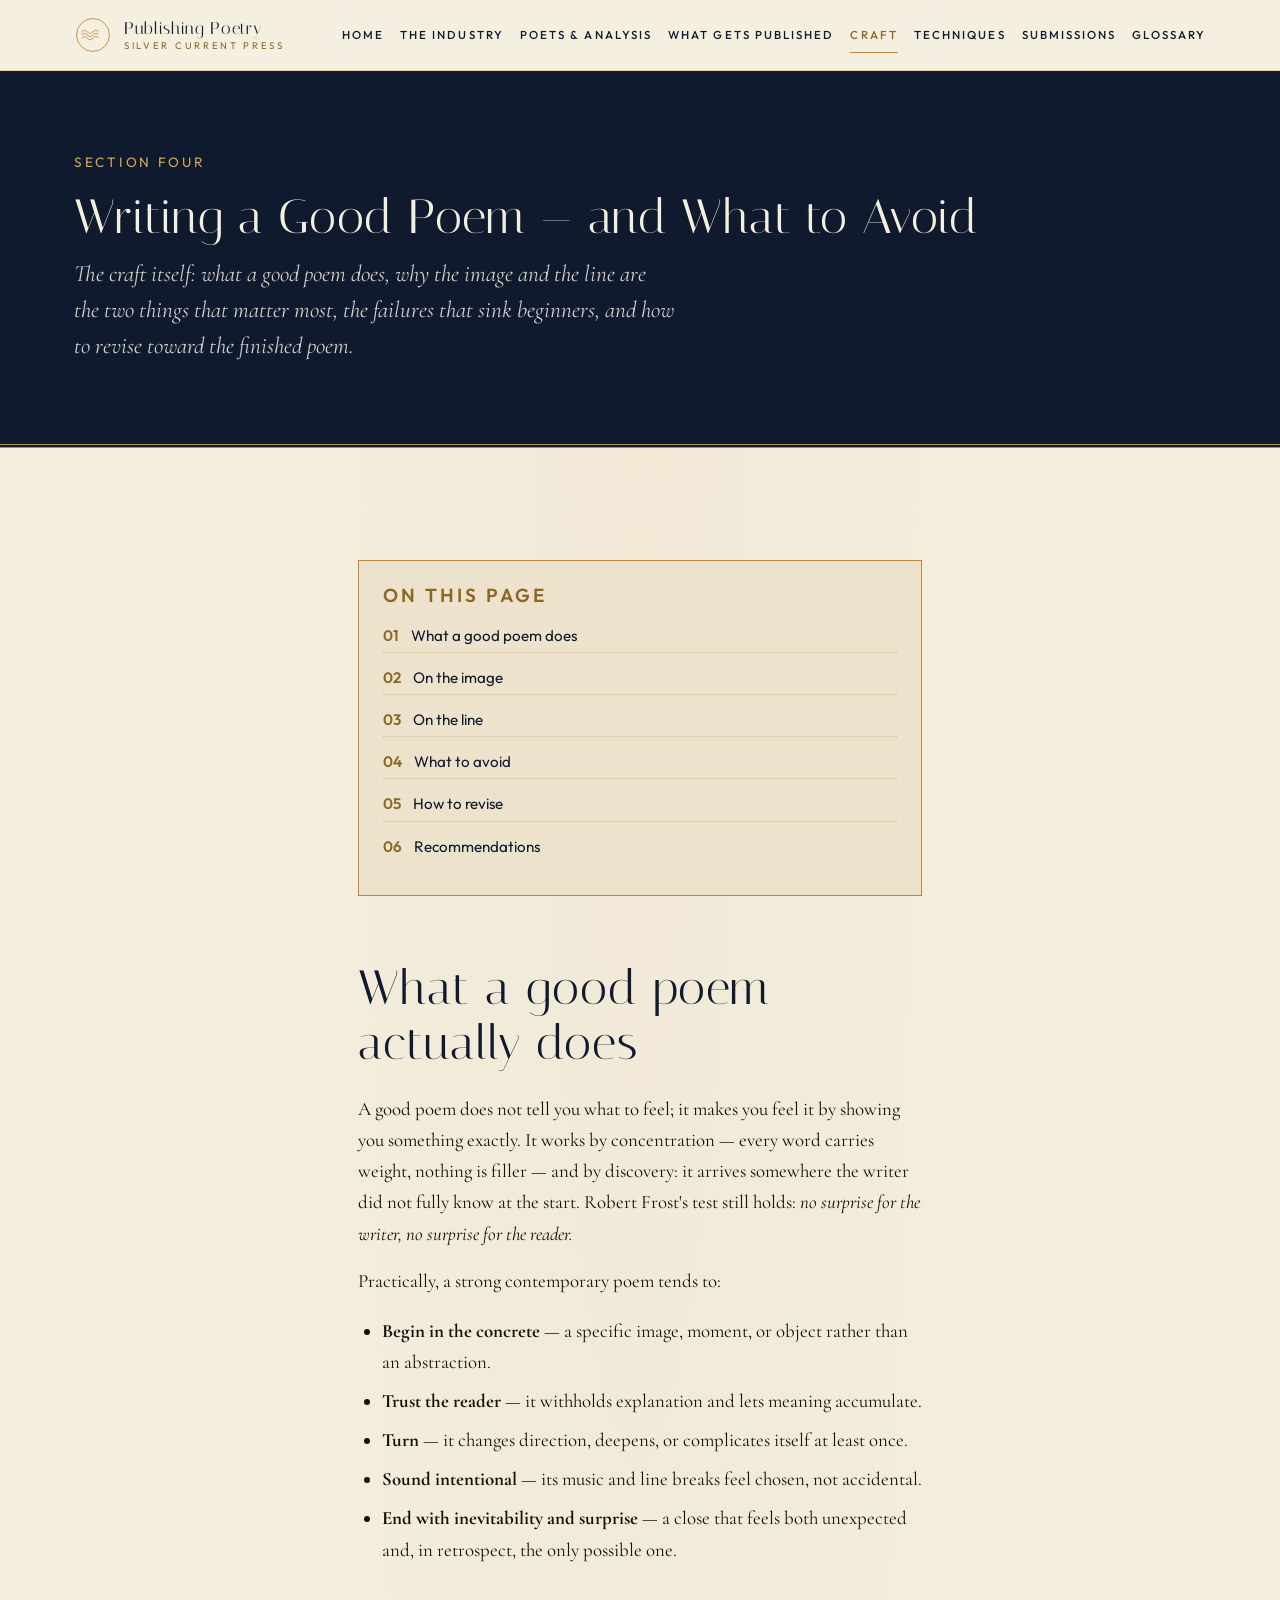
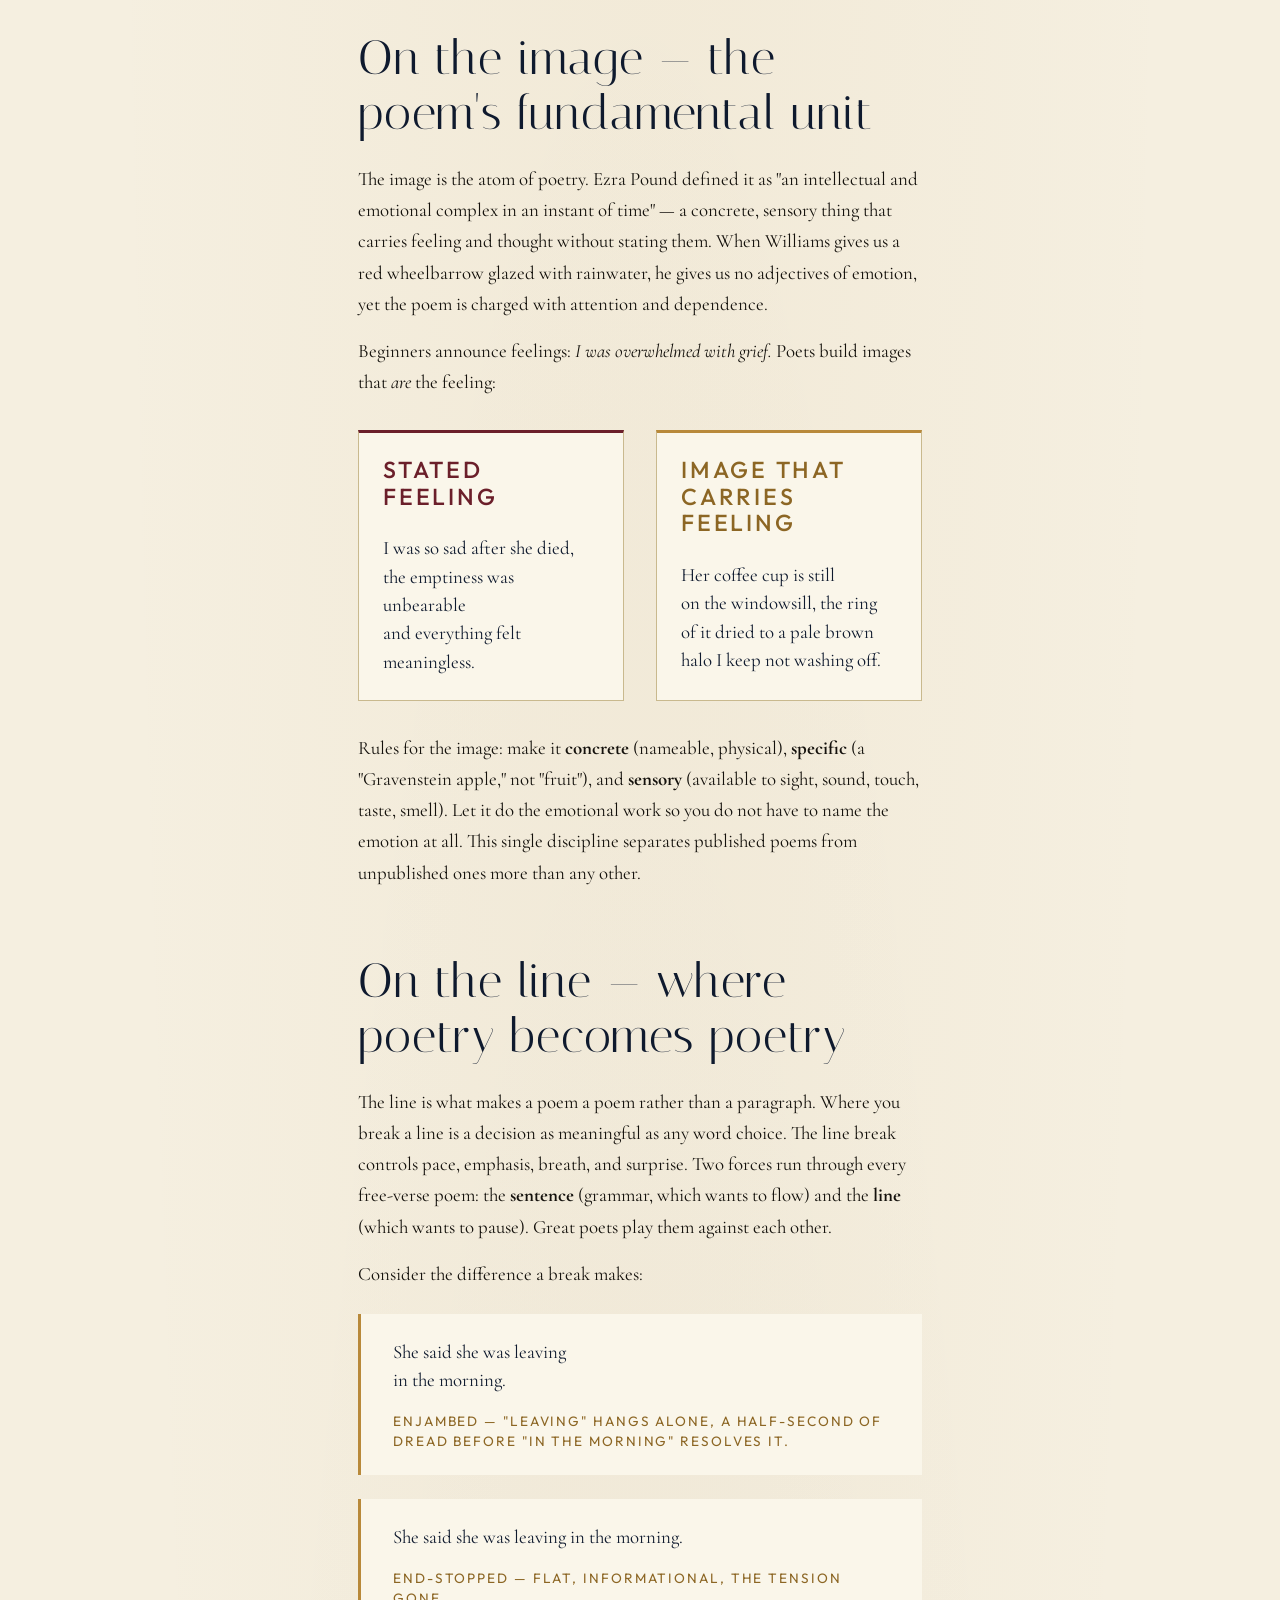
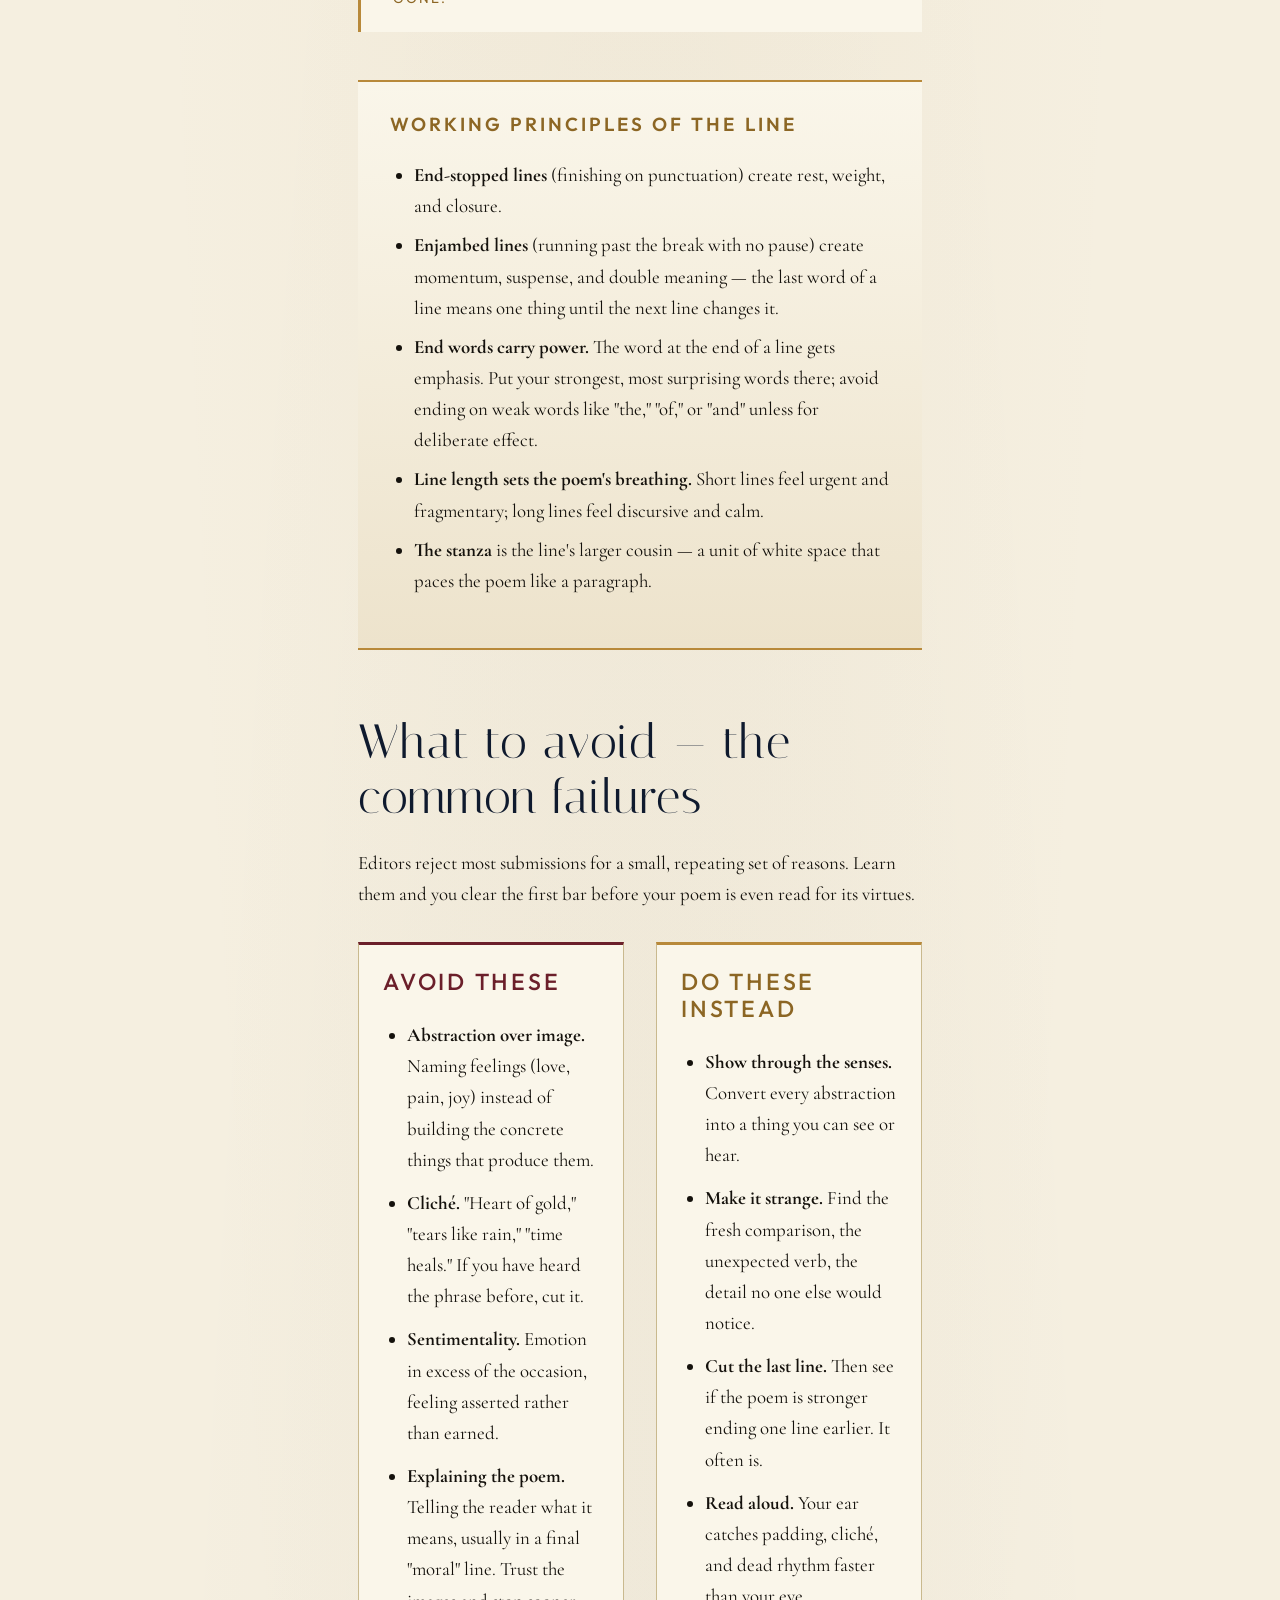
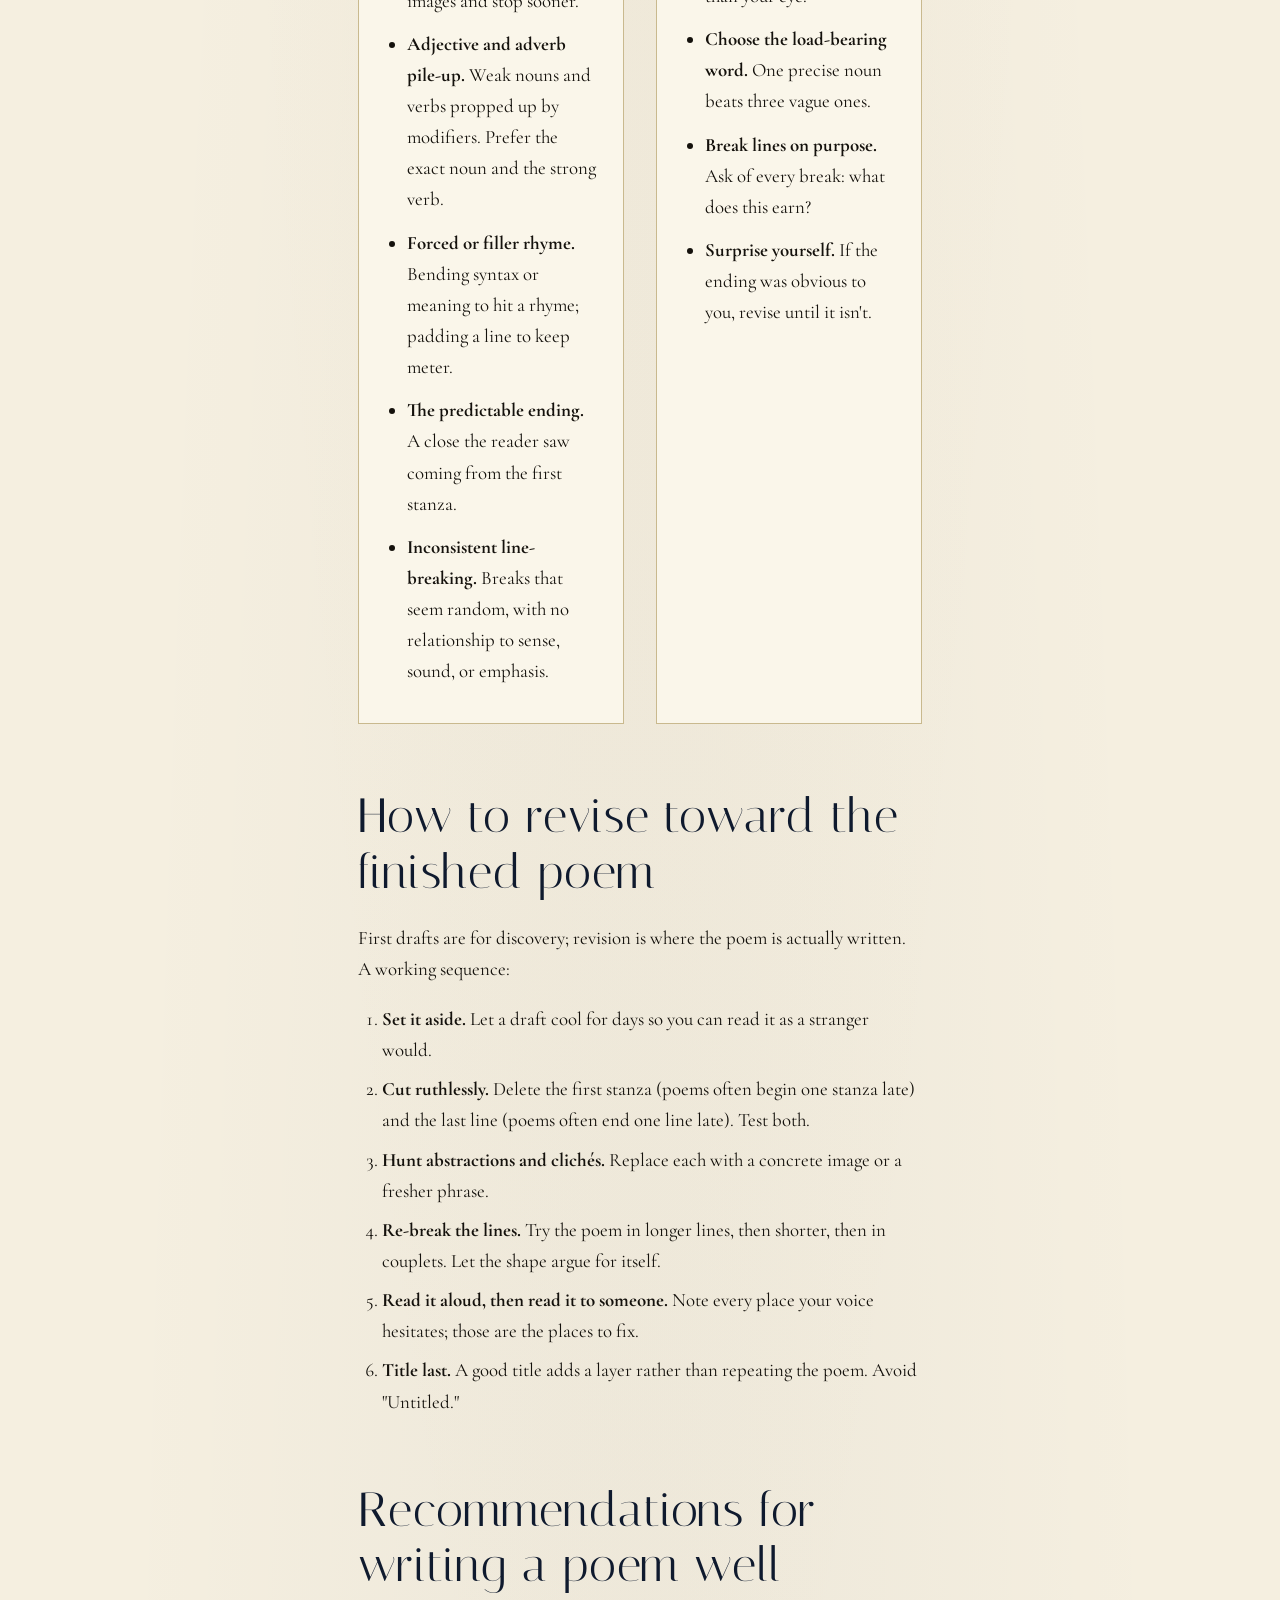
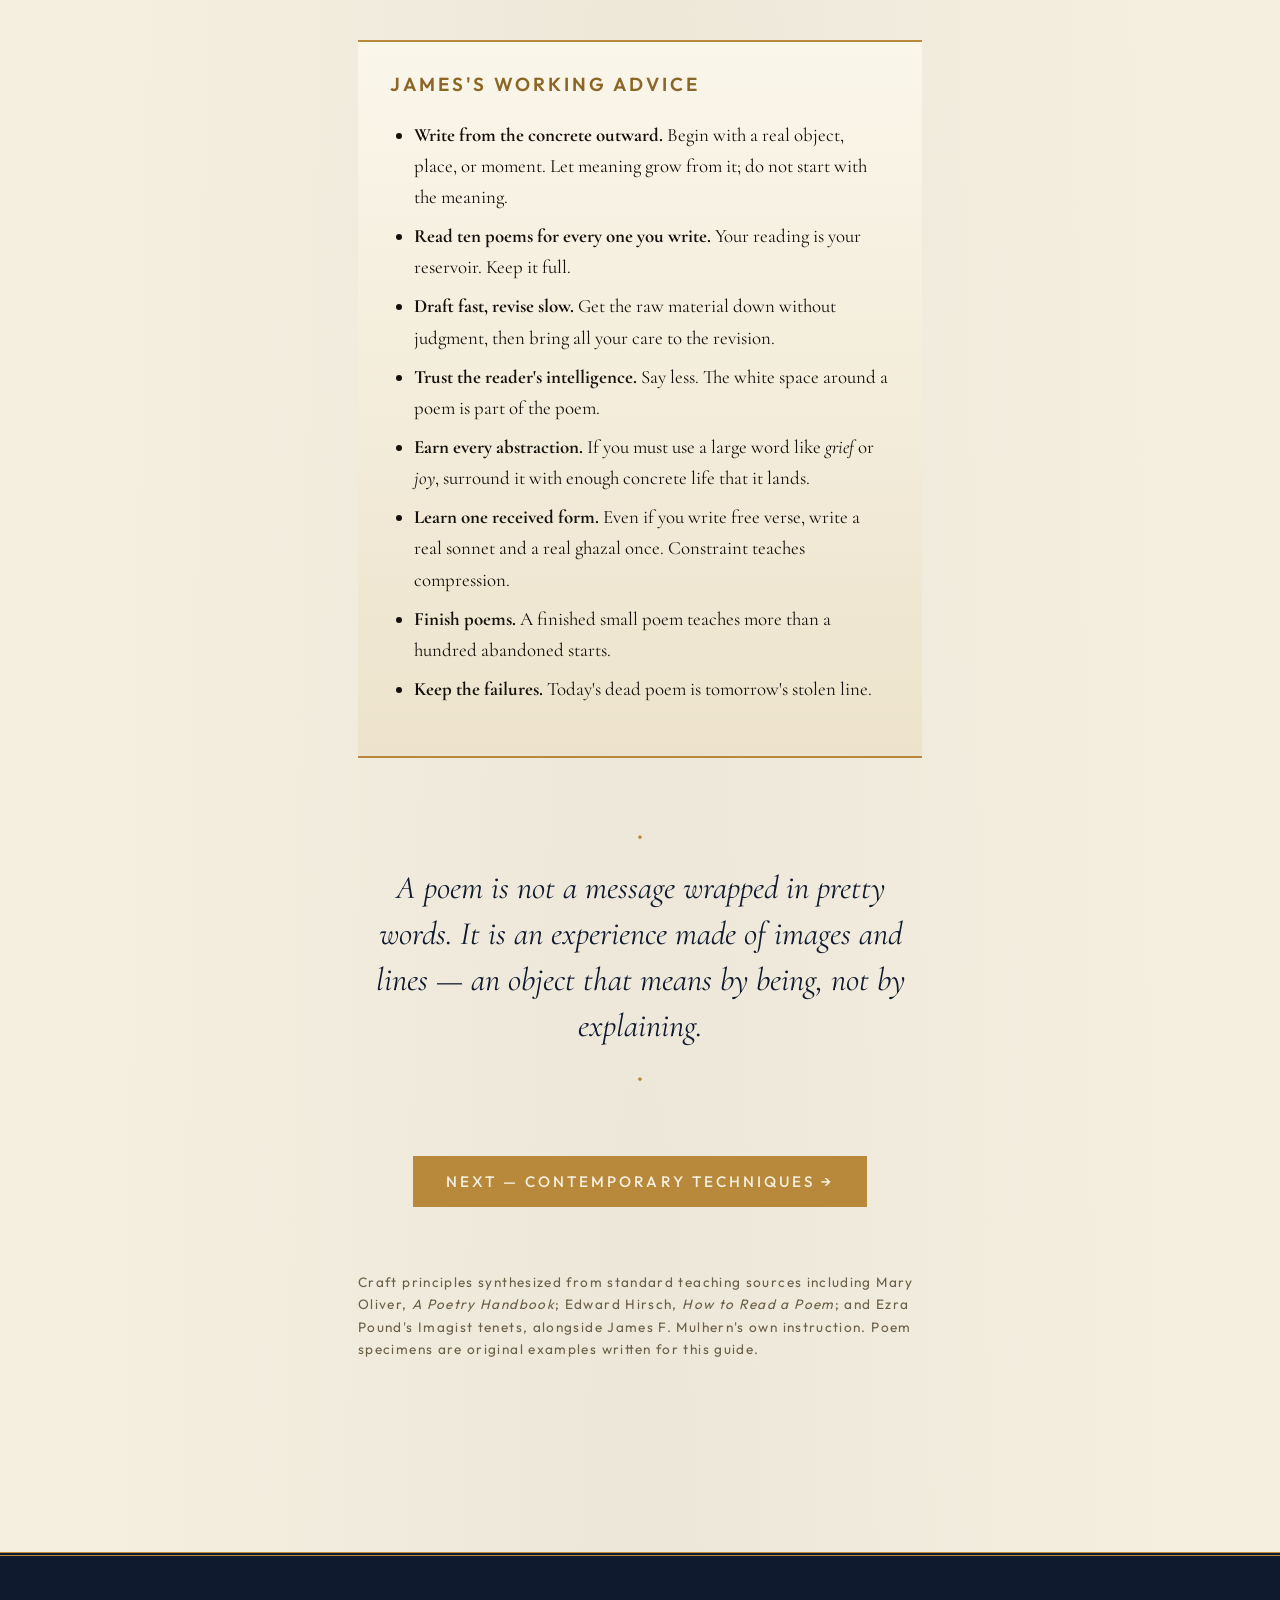
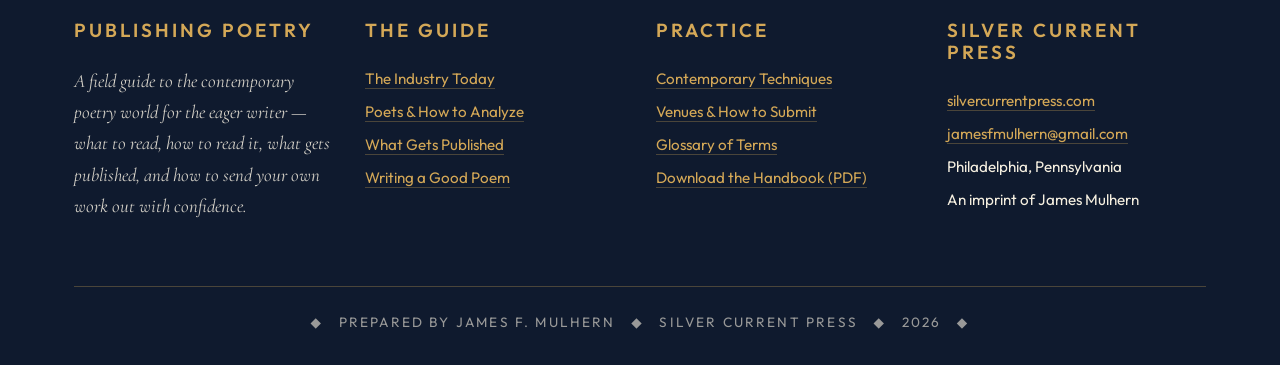
==== craft.html @ 5dda773b "Publishing Poetry — Silver Current Press field guide site" ====
<!doctype html>
<html lang="en">
<head>
  <meta charset="utf-8">
  <meta name="viewport" content="width=device-width, initial-scale=1">
  <title>Writing a Good Poem — and What to Avoid · Publishing Poetry</title>
  <meta name="description" content="What a good poem actually does, essays on the image and the line, the common failures to avoid, how to revise, and concrete recommendations for writing a poem well.">
  <link rel="preconnect" href="https://fonts.googleapis.com">
  <link rel="preconnect" href="https://fonts.gstatic.com" crossorigin>
  <link href="https://fonts.googleapis.com/css2?family=Cormorant+Garamond:ital,wght@0,400;0,500;0,600;1,400;1,500&family=Italiana&family=Outfit:wght@300;400;500;600&display=swap" rel="stylesheet">
  <link rel="stylesheet" href="css/styles.css">
</head>
<body>
  <div id="site-header"></div>

  <section class="session-hero">
    <div class="container">
      <p class="session-meta">Section Four</p>
      <h1>Writing a Good Poem — and What to Avoid</h1>
      <p class="lede" style="color: rgba(245,239,224,0.85); max-width: 60ch;">The craft itself: what a good poem does, why the image and the line are the two things that matter most, the failures that sink beginners, and how to revise toward the finished poem.</p>
    </div>
  </section>

  <section>
    <div class="container prose">

      <div class="toc">
        <h5>On This Page</h5>
        <ol>
          <li><a href="#good">What a good poem does</a></li>
          <li><a href="#image">On the image</a></li>
          <li><a href="#line">On the line</a></li>
          <li><a href="#avoid">What to avoid</a></li>
          <li><a href="#revise">How to revise</a></li>
          <li><a href="#recommend">Recommendations</a></li>
        </ol>
      </div>

      <h2 id="good" class="anchor-h">What a good poem actually does</h2>
      <p>A good poem does not tell you what to feel; it makes you feel it by showing you something exactly. It works by concentration — every word carries weight, nothing is filler — and by discovery: it arrives somewhere the writer did not fully know at the start. Robert Frost's test still holds: <em>no surprise for the writer, no surprise for the reader.</em></p>
      <p>Practically, a strong contemporary poem tends to:</p>
      <ul>
        <li><strong>Begin in the concrete</strong> — a specific image, moment, or object rather than an abstraction.</li>
        <li><strong>Trust the reader</strong> — it withholds explanation and lets meaning accumulate.</li>
        <li><strong>Turn</strong> — it changes direction, deepens, or complicates itself at least once.</li>
        <li><strong>Sound intentional</strong> — its music and line breaks feel chosen, not accidental.</li>
        <li><strong>End with inevitability and surprise</strong> — a close that feels both unexpected and, in retrospect, the only possible one.</li>
      </ul>

      <h2 id="image" class="anchor-h">On the image — the poem's fundamental unit</h2>
      <p>The image is the atom of poetry. Ezra Pound defined it as "an intellectual and emotional complex in an instant of time" — a concrete, sensory thing that carries feeling and thought without stating them. When Williams gives us a red wheelbarrow glazed with rainwater, he gives us no adjectives of emotion, yet the poem is charged with attention and dependence.</p>
      <p>Beginners announce feelings: <em>I was overwhelmed with grief.</em> Poets build images that <em>are</em> the feeling:</p>
      <div class="do-avoid">
        <div class="panel avoid">
          <h4>Stated feeling</h4>
          <p class="specimen mini" style="margin:0; border:none; background:none; padding:0;">I was so sad after she died,
the emptiness was unbearable
and everything felt meaningless.</p>
        </div>
        <div class="panel do">
          <h4>Image that carries feeling</h4>
          <p class="specimen mini" style="margin:0; border:none; background:none; padding:0;">Her coffee cup is still
on the windowsill, the ring
of it dried to a pale brown
halo I keep not washing off.</p>
        </div>
      </div>
      <p>Rules for the image: make it <strong>concrete</strong> (nameable, physical), <strong>specific</strong> (a "Gravenstein apple," not "fruit"), and <strong>sensory</strong> (available to sight, sound, touch, taste, smell). Let it do the emotional work so you do not have to name the emotion at all. This single discipline separates published poems from unpublished ones more than any other.</p>

      <h2 id="line" class="anchor-h">On the line — where poetry becomes poetry</h2>
      <p>The line is what makes a poem a poem rather than a paragraph. Where you break a line is a decision as meaningful as any word choice. The line break controls pace, emphasis, breath, and surprise. Two forces run through every free-verse poem: the <strong>sentence</strong> (grammar, which wants to flow) and the <strong>line</strong> (which wants to pause). Great poets play them against each other.</p>
      <p>Consider the difference a break makes:</p>
      <div class="specimen mini">She said she was leaving
in the morning.
<span class="attrib">Enjambed — "leaving" hangs alone, a half-second of dread before "in the morning" resolves it.</span></div>
      <div class="specimen mini">She said she was leaving in the morning.
<span class="attrib">End-stopped — flat, informational, the tension gone.</span></div>
      <div class="takeaway">
        <h5>Working Principles of the Line</h5>
        <ul>
          <li><strong>End-stopped lines</strong> (finishing on punctuation) create rest, weight, and closure.</li>
          <li><strong>Enjambed lines</strong> (running past the break with no pause) create momentum, suspense, and double meaning — the last word of a line means one thing until the next line changes it.</li>
          <li><strong>End words carry power.</strong> The word at the end of a line gets emphasis. Put your strongest, most surprising words there; avoid ending on weak words like "the," "of," or "and" unless for deliberate effect.</li>
          <li><strong>Line length sets the poem's breathing.</strong> Short lines feel urgent and fragmentary; long lines feel discursive and calm.</li>
          <li><strong>The stanza</strong> is the line's larger cousin — a unit of white space that paces the poem like a paragraph.</li>
        </ul>
      </div>

      <h2 id="avoid" class="anchor-h">What to avoid — the common failures</h2>
      <p>Editors reject most submissions for a small, repeating set of reasons. Learn them and you clear the first bar before your poem is even read for its virtues.</p>
      <div class="do-avoid">
        <div class="panel avoid">
          <h4>Avoid these</h4>
          <ul>
            <li><strong>Abstraction over image.</strong> Naming feelings (love, pain, joy) instead of building the concrete things that produce them.</li>
            <li><strong>Cliché.</strong> "Heart of gold," "tears like rain," "time heals." If you have heard the phrase before, cut it.</li>
            <li><strong>Sentimentality.</strong> Emotion in excess of the occasion, feeling asserted rather than earned.</li>
            <li><strong>Explaining the poem.</strong> Telling the reader what it means, usually in a final "moral" line. Trust the images and stop sooner.</li>
            <li><strong>Adjective and adverb pile-up.</strong> Weak nouns and verbs propped up by modifiers. Prefer the exact noun and the strong verb.</li>
            <li><strong>Forced or filler rhyme.</strong> Bending syntax or meaning to hit a rhyme; padding a line to keep meter.</li>
            <li><strong>The predictable ending.</strong> A close the reader saw coming from the first stanza.</li>
            <li><strong>Inconsistent line-breaking.</strong> Breaks that seem random, with no relationship to sense, sound, or emphasis.</li>
          </ul>
        </div>
        <div class="panel do">
          <h4>Do these instead</h4>
          <ul>
            <li><strong>Show through the senses.</strong> Convert every abstraction into a thing you can see or hear.</li>
            <li><strong>Make it strange.</strong> Find the fresh comparison, the unexpected verb, the detail no one else would notice.</li>
            <li><strong>Cut the last line.</strong> Then see if the poem is stronger ending one line earlier. It often is.</li>
            <li><strong>Read aloud.</strong> Your ear catches padding, cliché, and dead rhythm faster than your eye.</li>
            <li><strong>Choose the load-bearing word.</strong> One precise noun beats three vague ones.</li>
            <li><strong>Break lines on purpose.</strong> Ask of every break: what does this earn?</li>
            <li><strong>Surprise yourself.</strong> If the ending was obvious to you, revise until it isn't.</li>
          </ul>
        </div>
      </div>

      <h2 id="revise" class="anchor-h">How to revise toward the finished poem</h2>
      <p>First drafts are for discovery; revision is where the poem is actually written. A working sequence:</p>
      <ol>
        <li><strong>Set it aside.</strong> Let a draft cool for days so you can read it as a stranger would.</li>
        <li><strong>Cut ruthlessly.</strong> Delete the first stanza (poems often begin one stanza late) and the last line (poems often end one line late). Test both.</li>
        <li><strong>Hunt abstractions and clichés.</strong> Replace each with a concrete image or a fresher phrase.</li>
        <li><strong>Re-break the lines.</strong> Try the poem in longer lines, then shorter, then in couplets. Let the shape argue for itself.</li>
        <li><strong>Read it aloud, then read it to someone.</strong> Note every place your voice hesitates; those are the places to fix.</li>
        <li><strong>Title last.</strong> A good title adds a layer rather than repeating the poem. Avoid "Untitled."</li>
      </ol>

      <h2 id="recommend" class="anchor-h">Recommendations for writing a poem well</h2>
      <div class="takeaway">
        <h5>James's Working Advice</h5>
        <ul>
          <li><strong>Write from the concrete outward.</strong> Begin with a real object, place, or moment. Let meaning grow from it; do not start with the meaning.</li>
          <li><strong>Read ten poems for every one you write.</strong> Your reading is your reservoir. Keep it full.</li>
          <li><strong>Draft fast, revise slow.</strong> Get the raw material down without judgment, then bring all your care to the revision.</li>
          <li><strong>Trust the reader's intelligence.</strong> Say less. The white space around a poem is part of the poem.</li>
          <li><strong>Earn every abstraction.</strong> If you must use a large word like <em>grief</em> or <em>joy</em>, surround it with enough concrete life that it lands.</li>
          <li><strong>Learn one received form.</strong> Even if you write free verse, write a real sonnet and a real ghazal once. Constraint teaches compression.</li>
          <li><strong>Finish poems.</strong> A finished small poem teaches more than a hundred abandoned starts.</li>
          <li><strong>Keep the failures.</strong> Today's dead poem is tomorrow's stolen line.</li>
        </ul>
      </div>

      <div class="pullquote">A poem is not a message wrapped in pretty words. It is an experience made of images and lines — an object that means by being, not by explaining.</div>

      <div class="center mt-8">
        <a class="btn btn--gold" href="techniques.html">Next — Contemporary Techniques →</a>
      </div>

      <p style="margin-top: var(--space-16); font-size: var(--text-xs); font-family: var(--ui); letter-spacing: 0.1em; color: var(--muted);">Craft principles synthesized from standard teaching sources including Mary Oliver, <em>A Poetry Handbook</em>; Edward Hirsch, <em>How to Read a Poem</em>; and Ezra Pound's Imagist tenets, alongside James F. Mulhern's own instruction. Poem specimens are original examples written for this guide.</p>

    </div>
  </section>

  <div id="site-footer"></div>
  <script src="js/site.js"></script>
</body>
</html>
---- css/styles.css ----
/* =====================================================================
   THE ART OF TELLING — COMPANION SITE
   Art Deco aesthetic: ivory, midnight, antique gold, oxblood
   ===================================================================== */

:root {
  --ivory:        #F5EFE0;
  --ivory-soft:   #FAF6EA;
  --parchment:    #EDE3CC;
  --midnight:     #0F1A2E;
  --midnight-2:   #1A2843;
  --ink:          #14110C;
  --gold:         #B8893A;
  --gold-bright:  #D4A857;
  --gold-deep:    #8C6624;
  --oxblood:      #6B1F2A;
  --rose:         #C68A86;
  --muted:        #6B5F47;
  --line:         #C9B98E;

  --display: 'Cormorant Garamond', 'Playfair Display', Georgia, serif;
  --headline: 'Italiana', 'Cormorant Garamond', Georgia, serif;
  --body: 'Cormorant Garamond', Georgia, 'Times New Roman', serif;
  --ui: 'Outfit', 'Futura', 'Trebuchet MS', system-ui, sans-serif;
  --label: 'Outfit', 'Futura', sans-serif;

  --text-xs: clamp(0.75rem, 0.7rem + 0.2vw, 0.85rem);
  --text-sm: clamp(0.875rem, 0.82rem + 0.2vw, 0.95rem);
  --text-base: clamp(1.05rem, 1rem + 0.3vw, 1.18rem);
  --text-lg: clamp(1.25rem, 1.1rem + 0.5vw, 1.45rem);
  --text-xl: clamp(1.6rem, 1.4rem + 0.8vw, 2.1rem);
  --text-2xl: clamp(2.2rem, 1.8rem + 1.5vw, 3.2rem);
  --text-3xl: clamp(3rem, 2.4rem + 2.5vw, 4.8rem);
  --text-hero: clamp(3.5rem, 2.6rem + 4vw, 6.8rem);

  --space-1: 0.25rem; --space-2: 0.5rem; --space-3: 0.75rem;
  --space-4: 1rem; --space-6: 1.5rem; --space-8: 2rem;
  --space-12: 3rem; --space-16: 4rem; --space-20: 5rem;
  --space-24: 6rem; --space-32: 8rem;

  --maxw-prose: 68ch;
  --maxw-wide: 1180px;
  --maxw-narrow: 780px;
}

*, *::before, *::after { box-sizing: border-box; }
html { scroll-behavior: smooth; -webkit-text-size-adjust: 100%; }
body {
  margin: 0;
  font-family: var(--body);
  font-size: var(--text-base);
  line-height: 1.65;
  color: var(--ink);
  background: var(--ivory);
  background-image:
    radial-gradient(ellipse at top, rgba(184,137,58,0.06), transparent 60%),
    radial-gradient(ellipse at bottom, rgba(15,26,46,0.04), transparent 60%);
  font-feature-settings: "kern" 1, "liga" 1, "onum" 1;
  -webkit-font-smoothing: antialiased;
}
img { max-width: 100%; display: block; }
a { color: var(--oxblood); text-decoration: none; border-bottom: 1px solid rgba(107,31,42,0.3); transition: all .25s ease; }
a:hover { color: var(--gold-deep); border-bottom-color: var(--gold); }
::selection { background: var(--gold); color: var(--ivory); }

h1, h2, h3, h4, h5 {
  font-family: var(--headline);
  font-weight: 400;
  line-height: 1.15;
  margin: 0 0 var(--space-6);
  color: var(--midnight);
  letter-spacing: 0.01em;
}
h1 { font-size: var(--text-3xl); }
h2 { font-size: var(--text-2xl); letter-spacing: 0.02em; }
h3 { font-size: var(--text-xl); font-family: var(--display); font-style: italic; font-weight: 500; }
h4 { font-size: var(--text-lg); font-family: var(--ui); font-weight: 500; letter-spacing: 0.12em; text-transform: uppercase; color: var(--gold-deep); }
h5 { font-size: var(--text-base); font-family: var(--ui); font-weight: 600; letter-spacing: 0.16em; text-transform: uppercase; color: var(--gold-deep); }
p { margin: 0 0 var(--space-4); }

.lede { font-size: var(--text-lg); font-style: italic; color: var(--midnight-2); line-height: 1.55; }

blockquote {
  margin: var(--space-8) 0;
  padding: var(--space-4) var(--space-8);
  border-left: 2px solid var(--gold);
  font-family: var(--display);
  font-style: italic;
  font-size: var(--text-lg);
  color: var(--midnight);
  line-height: 1.55;
}
blockquote cite { display: block; margin-top: var(--space-3); font-family: var(--ui); font-style: normal; font-size: var(--text-sm); letter-spacing: 0.14em; text-transform: uppercase; color: var(--gold-deep); font-weight: 500; }

.eyebrow {
  font-family: var(--ui);
  font-size: var(--text-xs);
  letter-spacing: 0.32em;
  text-transform: uppercase;
  font-weight: 500;
  color: var(--gold-deep);
  margin-bottom: var(--space-4);
  display: inline-block;
}
.eyebrow::before, .eyebrow::after {
  content: "◆";
  margin: 0 var(--space-3);
  color: var(--gold);
  font-size: 0.7em;
  vertical-align: middle;
}

.container { width: 100%; max-width: var(--maxw-wide); margin: 0 auto; padding: 0 var(--space-6); }
.narrow { max-width: var(--maxw-narrow); margin-left: auto; margin-right: auto; }
.prose { max-width: var(--maxw-prose); margin-left: auto; margin-right: auto; }
.prose p, .prose li { font-size: var(--text-base); }
.prose h2 { margin-top: var(--space-16); }
.prose h3 { margin-top: var(--space-12); }
.prose h4 { margin-top: var(--space-8); }
.prose ul, .prose ol { padding-left: var(--space-6); }
.prose li { margin-bottom: var(--space-2); }

section { padding: var(--space-20) 0; }
.section-tight { padding: var(--space-12) 0; }

.deco-rule {
  display: flex; align-items: center; justify-content: center;
  margin: var(--space-12) 0; color: var(--gold);
}
.deco-rule::before, .deco-rule::after {
  content: ""; flex: 1; height: 1px;
  background: linear-gradient(90deg, transparent, var(--gold), transparent);
  max-width: 240px;
}
.deco-rule .diamond { margin: 0 var(--space-4); display: inline-flex; align-items: center; }
.deco-rule .diamond svg { width: 36px; height: 36px; }

.sunburst-bg { position: relative; overflow: hidden; }
.sunburst-bg::before {
  content: ""; position: absolute; inset: 0;
  background: repeating-conic-gradient(from 0deg at 50% 100%,
    rgba(184,137,58,0.06) 0deg 2deg, transparent 2deg 8deg);
  pointer-events: none; z-index: 0;
}
.sunburst-bg > * { position: relative; z-index: 1; }

.site-header {
  position: sticky; top: 0; z-index: 100;
  background: rgba(245,239,224,0.92);
  backdrop-filter: blur(14px);
  -webkit-backdrop-filter: blur(14px);
  border-bottom: 1px solid rgba(184,137,58,0.3);
}
.site-header .container {
  display: flex; align-items: center; justify-content: space-between;
  padding-top: var(--space-4); padding-bottom: var(--space-4);
  gap: var(--space-6);
}
.brand { display: flex; align-items: center; gap: var(--space-3); border: none; color: var(--midnight); }
.brand:hover { color: var(--gold-deep); border: none; }
.brand-mark { width: 38px; height: 38px; }
.brand-text {
  font-family: var(--headline);
  font-size: 1.05rem;
  line-height: 1.1;
  letter-spacing: 0.04em;
  white-space: nowrap;
}
.brand-text small { display: block; font-family: var(--ui); font-size: 0.6rem; letter-spacing: 0.28em; text-transform: uppercase; color: var(--gold-deep); margin-top: 3px; white-space: nowrap; }

.nav { display: flex; gap: var(--space-4); flex-wrap: wrap; justify-content: flex-end; }
.nav a {
  font-family: var(--ui);
  font-size: 0.72rem;
  letter-spacing: 0.18em;
  text-transform: uppercase;
  font-weight: 500;
  color: var(--midnight);
  border: none;
  padding: var(--space-2) 0;
  border-bottom: 1px solid transparent;
  white-space: nowrap;
}
.nav a:hover, .nav a.active { color: var(--gold-deep); border-bottom-color: var(--gold); }
.nav-toggle {
  display: none;
  background: none;
  border: 1px solid var(--gold);
  padding: var(--space-2) var(--space-3);
  font-family: var(--ui);
  font-size: var(--text-xs);
  letter-spacing: 0.2em;
  text-transform: uppercase;
  color: var(--midnight);
  cursor: pointer;
}
@media (max-width: 1100px) {
  .nav-toggle { display: inline-block; }
  .nav {
    display: none; position: absolute; top: 100%; left: 0; right: 0;
    background: var(--ivory); flex-direction: column;
    padding: var(--space-6); border-bottom: 1px solid var(--gold); gap: var(--space-3);
  }
  .nav.open { display: flex; }
}

.hero {
  background: linear-gradient(180deg, var(--midnight) 0%, var(--midnight-2) 100%);
  color: var(--ivory);
  padding: var(--space-24) 0 var(--space-20);
  position: relative; overflow: hidden; text-align: center;
}
.hero::before {
  content: ""; position: absolute; inset: 0;
  background: repeating-conic-gradient(from -90deg at 50% 100%,
    rgba(184,137,58,0.12) 0deg 1.5deg, transparent 1.5deg 7deg);
  pointer-events: none;
}
.hero .container { position: relative; z-index: 1; }
.hero h1 {
  color: var(--ivory);
  font-size: var(--text-hero);
  line-height: 1.05;
  margin: var(--space-6) 0;
  font-family: var(--headline);
  font-weight: 400;
  letter-spacing: 0.015em;
}
.hero .eyebrow { color: var(--gold-bright); }
.hero .eyebrow::before, .hero .eyebrow::after { color: var(--gold-bright); }
.hero p.lede { color: rgba(245,239,224,0.85); font-size: var(--text-lg); max-width: 56ch; margin-left: auto; margin-right: auto; }
.hero-ornament { width: 100%; max-width: 360px; margin: var(--space-8) auto var(--space-4); color: var(--gold); opacity: 0.9; }

.btn {
  display: inline-block;
  font-family: var(--ui);
  font-size: var(--text-sm);
  letter-spacing: 0.2em;
  text-transform: uppercase;
  font-weight: 500;
  padding: var(--space-3) var(--space-8);
  border: 1px solid var(--gold);
  background: transparent;
  color: var(--midnight);
  cursor: pointer;
  transition: all .25s ease;
}
.btn:hover { background: var(--gold); color: var(--ivory); border-color: var(--gold); }
.btn--gold { background: var(--gold); color: var(--ivory); }
.btn--gold:hover { background: var(--gold-bright); border-color: var(--gold-bright); }
.btn--ghost-light { border-color: var(--gold-bright); color: var(--ivory); }
.btn--ghost-light:hover { background: var(--gold); color: var(--ivory); }

.cards {
  display: grid;
  grid-template-columns: repeat(auto-fit, minmax(280px, 1fr));
  gap: var(--space-8);
}
.card {
  background: var(--ivory-soft);
  border: 1px solid var(--line);
  padding: var(--space-8);
  position: relative;
  transition: all .3s ease;
}
.card::before, .card::after {
  content: ""; position: absolute; width: 18px; height: 18px; border: 1px solid var(--gold);
}
.card::before { top: -1px; left: -1px; border-right: 0; border-bottom: 0; }
.card::after  { bottom: -1px; right: -1px; border-left: 0; border-top: 0; }
.card:hover { border-color: var(--gold); transform: translateY(-2px); box-shadow: 0 18px 36px -20px rgba(15,26,46,0.18); }
.card h3 { margin-top: 0; font-size: var(--text-lg); font-family: var(--headline); font-style: normal; }
.card .meta { font-family: var(--ui); font-size: var(--text-xs); letter-spacing: 0.18em; text-transform: uppercase; color: var(--gold-deep); margin-bottom: var(--space-3); }
.card a.card-link { display: inline-block; margin-top: var(--space-3); border-bottom: 1px solid var(--gold); padding-bottom: 2px; font-family: var(--ui); font-size: var(--text-xs); letter-spacing: 0.22em; text-transform: uppercase; color: var(--midnight); }
.card a.card-link:hover { color: var(--gold-deep); }

/* Download panel */
.download-panel {
  background: linear-gradient(180deg, var(--midnight-2) 0%, var(--midnight) 100%);
  color: var(--ivory);
  padding: var(--space-12) var(--space-8);
  border: 1px solid var(--gold);
  position: relative;
  text-align: center;
  margin: var(--space-12) auto;
  max-width: 720px;
}
.download-panel::before, .download-panel::after {
  content: ""; position: absolute; width: 28px; height: 28px;
}
.download-panel::before { top: -1px; left: -1px; border-top: 2px solid var(--gold-bright); border-left: 2px solid var(--gold-bright); }
.download-panel::after  { bottom: -1px; right: -1px; border-bottom: 2px solid var(--gold-bright); border-right: 2px solid var(--gold-bright); }
.download-panel h3 { font-family: var(--headline); font-style: normal; color: var(--ivory); margin-bottom: var(--space-3); }
.download-panel p { color: rgba(245,239,224,0.85); }
.download-panel .eyebrow { color: var(--gold-bright); }
.download-panel .eyebrow::before, .download-panel .eyebrow::after { color: var(--gold-bright); }

.session-hero {
  background: var(--midnight);
  color: var(--ivory);
  padding: var(--space-20) 0 var(--space-16);
  border-bottom: 4px double var(--gold);
}
.session-hero h1 { color: var(--ivory); font-family: var(--headline); font-size: var(--text-2xl); margin: var(--space-3) 0; }
.session-hero .session-meta { font-family: var(--ui); font-size: var(--text-xs); letter-spacing: 0.2em; text-transform: uppercase; color: var(--gold-bright); }

.toc {
  background: var(--parchment);
  border: 1px solid var(--gold);
  padding: var(--space-6);
  margin: var(--space-8) auto;
}
.toc h5 { margin-top: 0; margin-bottom: var(--space-3); }
.toc ol { list-style: none; padding: 0; margin: 0; counter-reset: toc; }
.toc li { counter-increment: toc; padding: var(--space-1) 0; font-family: var(--ui); font-size: var(--text-sm); border-bottom: 1px dotted rgba(184,137,58,0.4); }
.toc li:last-child { border-bottom: none; }
.toc li::before { content: counter(toc, decimal-leading-zero); color: var(--gold-deep); font-weight: 600; margin-right: var(--space-3); }
.toc a { color: var(--midnight); border: none; }
.toc a:hover { color: var(--gold-deep); }

.pullquote {
  font-family: var(--display);
  font-style: italic;
  font-size: var(--text-xl);
  line-height: 1.4;
  color: var(--midnight);
  text-align: center;
  margin: var(--space-16) auto;
  max-width: 60ch;
  position: relative;
}
.pullquote::before, .pullquote::after {
  content: "◆"; display: block; font-style: normal; font-size: 0.6em; color: var(--gold); margin: var(--space-4) auto;
}

table { width: 100%; border-collapse: collapse; margin: var(--space-6) 0; font-size: var(--text-sm); font-family: var(--ui); }
th, td { padding: var(--space-3) var(--space-4); text-align: left; border-bottom: 1px solid var(--line); vertical-align: top; }
th { font-family: var(--ui); font-weight: 600; letter-spacing: 0.14em; text-transform: uppercase; font-size: var(--text-xs); color: var(--gold-deep); border-bottom: 1px solid var(--gold); background: var(--ivory-soft); }

.qa { margin: var(--space-6) 0; }
.qa-q { font-family: var(--ui); font-weight: 600; color: var(--midnight); font-size: var(--text-base); margin-bottom: var(--space-2); padding-left: var(--space-6); position: relative; }
.qa-q::before { content: "Q."; position: absolute; left: 0; color: var(--gold-deep); font-family: var(--display); font-style: italic; font-weight: 500; }
.qa-a { padding-left: var(--space-6); position: relative; color: var(--ink); margin-bottom: var(--space-6); }
.qa-a::before { content: "A."; position: absolute; left: 0; top: 0; color: var(--oxblood); font-family: var(--display); font-style: italic; font-weight: 500; }

.takeaway {
  background: linear-gradient(180deg, var(--ivory-soft), var(--parchment));
  border-top: 2px solid var(--gold);
  border-bottom: 2px solid var(--gold);
  padding: var(--space-8);
  margin: var(--space-12) 0;
}
.takeaway h5 { color: var(--gold-deep); margin-top: 0; }
.takeaway ul { padding-left: var(--space-6); }

.glossary dt { font-family: var(--ui); font-weight: 600; color: var(--midnight); margin-top: var(--space-4); letter-spacing: 0.04em; }
.glossary dt::after { content: " — "; color: var(--gold-deep); }
.glossary dd { margin: 0 0 var(--space-3) 0; color: var(--ink); }

.author-panel {
  display: grid; grid-template-columns: auto 1fr;
  gap: var(--space-6); padding: var(--space-6);
  background: var(--ivory-soft); border: 1px solid var(--line);
  margin: var(--space-8) 0;
}
.author-panel .portrait {
  width: 110px; height: 110px; border-radius: 50%;
  background: linear-gradient(135deg, var(--midnight), var(--midnight-2));
  display: flex; align-items: center; justify-content: center;
  border: 2px solid var(--gold); color: var(--gold-bright);
  font-family: var(--headline); font-size: 1.8rem;
}
.author-panel h4 { margin: 0 0 var(--space-2); font-family: var(--ui); font-size: var(--text-sm); letter-spacing: 0.18em; color: var(--gold-deep); }
.author-panel h3 { margin: 0 0 var(--space-2); font-style: normal; font-family: var(--headline); }
.author-panel .dates { font-family: var(--ui); font-size: var(--text-xs); letter-spacing: 0.16em; color: var(--muted); text-transform: uppercase; margin-bottom: var(--space-3); }
@media (max-width: 600px) {
  .author-panel { grid-template-columns: 1fr; text-align: center; }
  .author-panel .portrait { margin: 0 auto; }
}

.two-col {
  display: grid; grid-template-columns: 1fr 1fr;
  gap: var(--space-12); align-items: start;
}
.two-col h4 { margin-top: 0; }
@media (max-width: 768px) {
  .two-col { grid-template-columns: 1fr; gap: var(--space-8); }
}

.stats { display: grid; grid-template-columns: repeat(auto-fit, minmax(180px, 1fr)); gap: var(--space-6); margin: var(--space-8) 0; }
.stat { text-align: center; padding: var(--space-6); border: 1px solid var(--line); background: var(--ivory-soft); }
.stat .num { display: block; font-family: var(--headline); font-size: var(--text-2xl); color: var(--gold-deep); line-height: 1; margin-bottom: var(--space-3); }
.stat .label { font-family: var(--ui); font-size: var(--text-xs); letter-spacing: 0.18em; text-transform: uppercase; color: var(--muted); }

.form-group { margin-bottom: var(--space-6); }
label { display: block; font-family: var(--ui); font-size: var(--text-xs); letter-spacing: 0.2em; text-transform: uppercase; color: var(--gold-deep); margin-bottom: var(--space-2); font-weight: 500; }
input[type="text"], input[type="email"], textarea, select {
  width: 100%; background: var(--ivory-soft); border: 1px solid var(--gold);
  padding: var(--space-3) var(--space-4); font-family: var(--body);
  font-size: var(--text-base); color: var(--ink); transition: border-color .2s ease;
}
input:focus, textarea:focus, select:focus { outline: none; border-color: var(--oxblood); }
textarea { min-height: 140px; resize: vertical; }
fieldset { border: 1px solid var(--line); padding: var(--space-6); margin: 0 0 var(--space-6); }
legend { font-family: var(--ui); font-size: var(--text-xs); letter-spacing: 0.2em; text-transform: uppercase; color: var(--gold-deep); padding: 0 var(--space-3); }
.checkboxes { display: grid; grid-template-columns: repeat(auto-fit, minmax(240px, 1fr)); gap: var(--space-3); }
.checkboxes label {
  display: flex; align-items: center; gap: var(--space-3);
  font-family: var(--body); text-transform: none; letter-spacing: 0;
  font-size: var(--text-base); color: var(--ink);
  font-weight: 400; padding: var(--space-2); cursor: pointer;
}
.checkboxes input[type="checkbox"] { width: 18px; height: 18px; accent-color: var(--gold-deep); }

.site-footer {
  background: var(--midnight);
  color: var(--ivory);
  padding: var(--space-16) 0 var(--space-8);
  margin-top: var(--space-24);
  position: relative;
  border-top: 4px double var(--gold);
}
.site-footer h5 { color: var(--gold-bright); }
.site-footer a { color: var(--gold-bright); border-bottom-color: rgba(212,168,87,0.3); }
.site-footer a:hover { color: var(--ivory); border-bottom-color: var(--ivory); }
.footer-grid { display: grid; grid-template-columns: repeat(auto-fit, minmax(220px, 1fr)); gap: var(--space-8); margin-bottom: var(--space-12); }
.footer-grid ul { list-style: none; padding: 0; margin: 0; }
.footer-grid li { margin-bottom: var(--space-2); font-family: var(--ui); font-size: var(--text-sm); }
.footer-bottom { text-align: center; padding-top: var(--space-6); border-top: 1px solid rgba(212,168,87,0.3); font-family: var(--ui); font-size: var(--text-xs); letter-spacing: 0.16em; text-transform: uppercase; color: rgba(245,239,224,0.6); }

.center { text-align: center; }
.mb-6 { margin-bottom: var(--space-6); }
.mt-8 { margin-top: var(--space-8); }

@media print {
  .site-header, .site-footer, .nav-toggle { display: none; }
  body { background: white; color: black; }
  a { color: black; border: none; }
}

/* =====================================================================
   NESTED TABLE OF CONTENTS — collapsible, Art of Telling model
   ===================================================================== */
.toc-master {
  background: var(--ivory-soft);
  border: 1px solid var(--gold);
  padding: var(--space-8);
  margin: var(--space-8) auto 0;
  max-width: 860px;
  position: relative;
}
.toc-master::before, .toc-master::after {
  content: ""; position: absolute; width: 24px; height: 24px;
}
.toc-master::before { top: -1px; left: -1px; border-top: 2px solid var(--gold); border-left: 2px solid var(--gold); }
.toc-master::after  { bottom: -1px; right: -1px; border-bottom: 2px solid var(--gold); border-right: 2px solid var(--gold); }

.toc-master ol.toc-list { list-style: none; margin: 0; padding: 0; counter-reset: tocsec; }
.toc-master > ol.toc-list > li { border-top: 1px solid rgba(184,137,58,0.3); }
.toc-master > ol.toc-list > li:first-child { border-top: none; }

details.toc-item { }
details.toc-item > summary {
  list-style: none; cursor: pointer;
  display: flex; align-items: baseline; gap: var(--space-4);
  padding: var(--space-4) var(--space-2);
  font-family: var(--headline);
  font-size: var(--text-lg);
  color: var(--midnight);
  transition: color .2s ease;
  position: relative;
}
details.toc-item > summary::-webkit-details-marker { display: none; }
details.toc-item > summary:hover { color: var(--gold-deep); }
details.toc-item > summary .sec-num {
  counter-increment: tocsec;
  font-family: var(--ui); font-weight: 600;
  font-size: var(--text-sm); letter-spacing: 0.1em;
  color: var(--gold-deep);
  min-width: 2.4em;
}
details.toc-item > summary .sec-num::before { content: counter(tocsec, upper-roman) "."; }
details.toc-item > summary .sec-title { flex: 1; }
details.toc-item > summary .sec-toggle {
  font-family: var(--ui); font-size: var(--text-xs);
  color: var(--gold); transition: transform .25s ease;
  align-self: center;
}
details.toc-item[open] > summary .sec-toggle { transform: rotate(90deg); }
details.toc-item > summary .sec-toggle::before { content: "▸"; }

.toc-sub {
  list-style: none; margin: 0 0 var(--space-4) 0;
  padding: 0 0 0 calc(2.4em + var(--space-4));
}
.toc-sub li {
  padding: var(--space-2) 0;
  border-bottom: 1px dotted rgba(184,137,58,0.35);
  font-family: var(--ui); font-size: var(--text-sm);
  display: flex; align-items: baseline; gap: var(--space-3);
}
.toc-sub li:last-child { border-bottom: none; }
.toc-sub li a { color: var(--midnight); border: none; }
.toc-sub li a:hover { color: var(--gold-deep); }
.toc-sub li .dot { color: var(--gold); font-size: 0.6em; }
.toc-sub li .sub-note { color: var(--muted); font-style: italic; font-family: var(--display); font-size: var(--text-sm); }

.toc-controls { text-align: center; margin-bottom: var(--space-6); }
.toc-controls button {
  background: none; border: 1px solid var(--line);
  font-family: var(--ui); font-size: var(--text-xs);
  letter-spacing: 0.18em; text-transform: uppercase;
  color: var(--gold-deep); padding: var(--space-2) var(--space-4);
  cursor: pointer; margin: 0 var(--space-2); transition: all .2s ease;
}
.toc-controls button:hover { border-color: var(--gold); background: var(--gold); color: var(--ivory); }

/* Example / poem specimen block */
.specimen {
  background: var(--ivory-soft);
  border-left: 3px solid var(--gold);
  padding: var(--space-6) var(--space-8);
  margin: var(--space-6) 0;
  font-family: var(--display);
  white-space: pre-line;
  line-height: 1.5;
  color: var(--midnight);
}
.specimen .attrib {
  display: block; margin-top: var(--space-4);
  font-family: var(--ui); font-style: normal;
  font-size: var(--text-xs); letter-spacing: 0.14em;
  text-transform: uppercase; color: var(--gold-deep);
  white-space: normal;
}
.specimen.mini { font-size: var(--text-base); }

/* Do / Avoid columns */
.do-avoid { display: grid; grid-template-columns: 1fr 1fr; gap: var(--space-8); margin: var(--space-8) 0; }
@media (max-width: 768px) { .do-avoid { grid-template-columns: 1fr; } }
.do-avoid .panel { padding: var(--space-6); border: 1px solid var(--line); background: var(--ivory-soft); }
.do-avoid .panel.do { border-top: 3px solid var(--gold); }
.do-avoid .panel.avoid { border-top: 3px solid var(--oxblood); }
.do-avoid .panel h4 { margin-top: 0; }
.do-avoid .panel.avoid h4 { color: var(--oxblood); }
.do-avoid ul { padding-left: var(--space-6); margin: 0; }
.do-avoid li { margin-bottom: var(--space-3); font-family: var(--body); font-size: var(--text-base); }

/* Anchor offset for sticky header */
:target { scroll-margin-top: 90px; }

/* Section anchor headings */
.anchor-h { scroll-margin-top: 90px; }
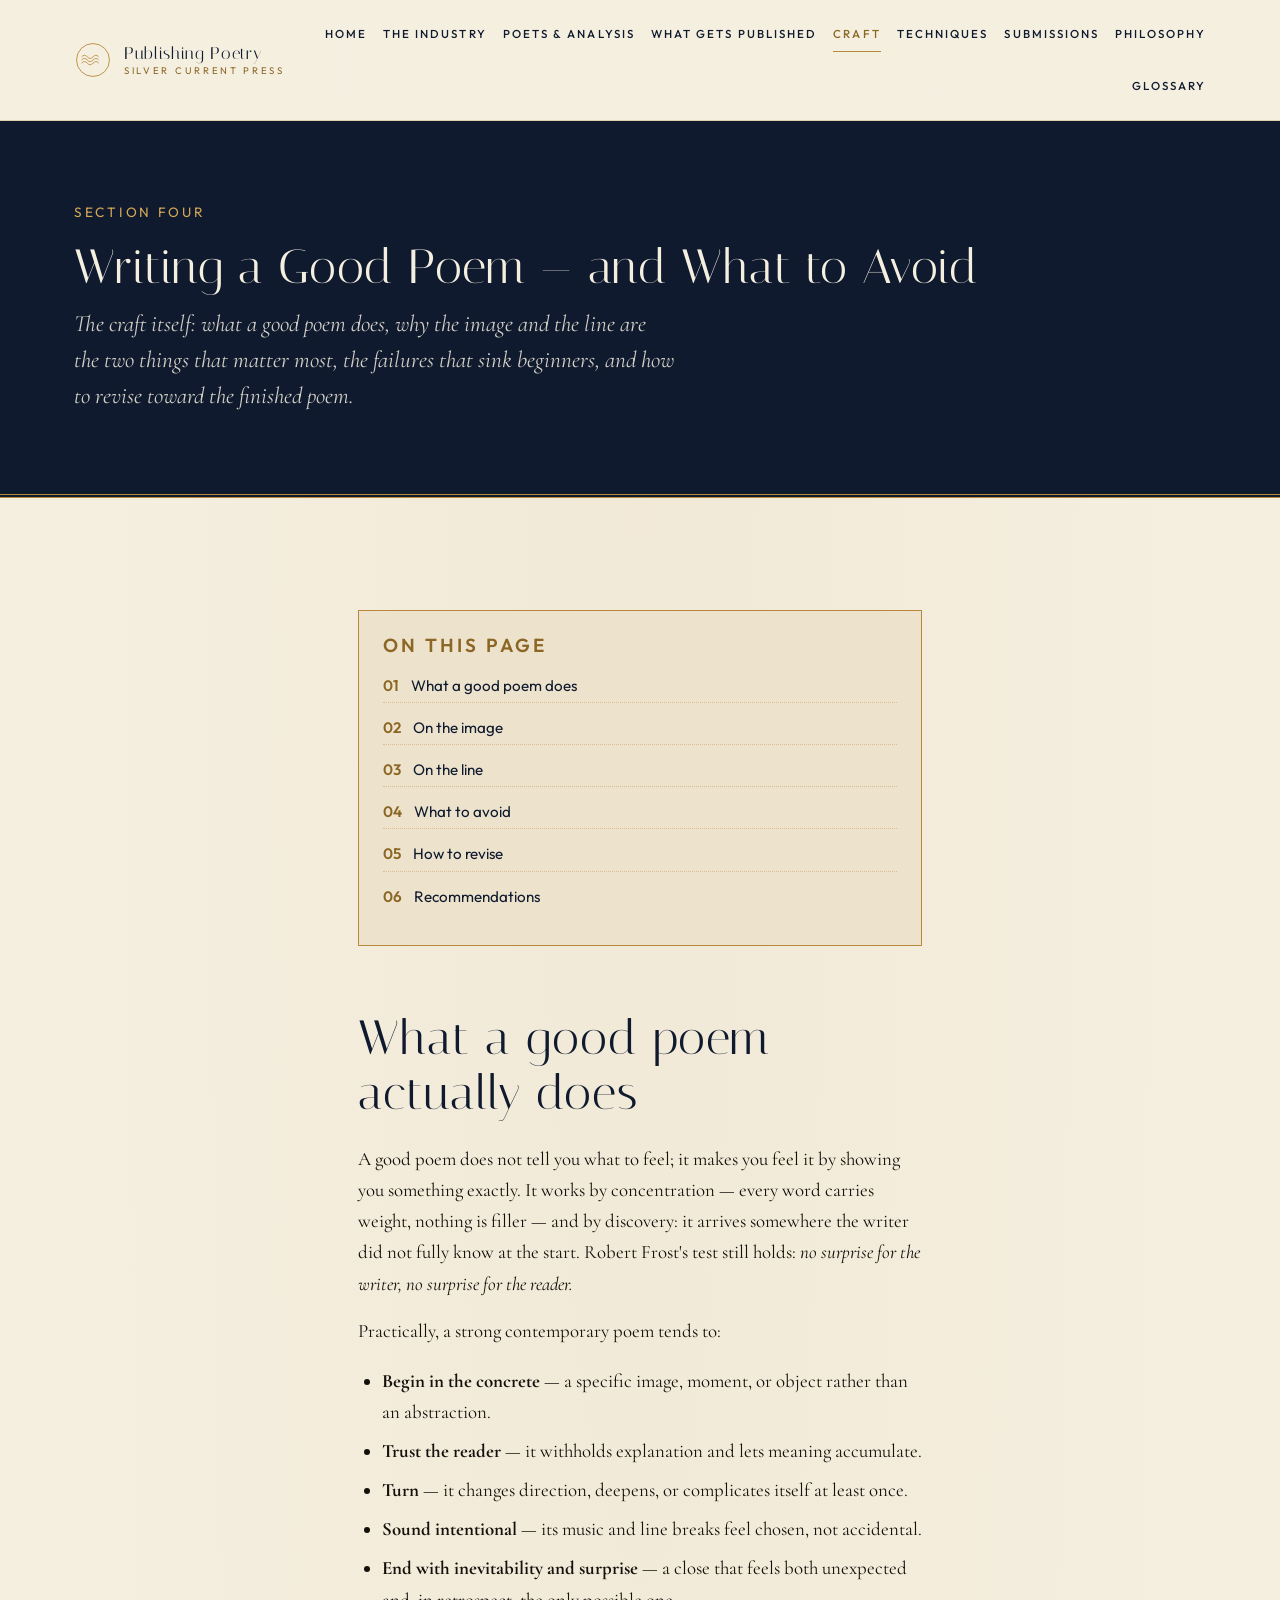
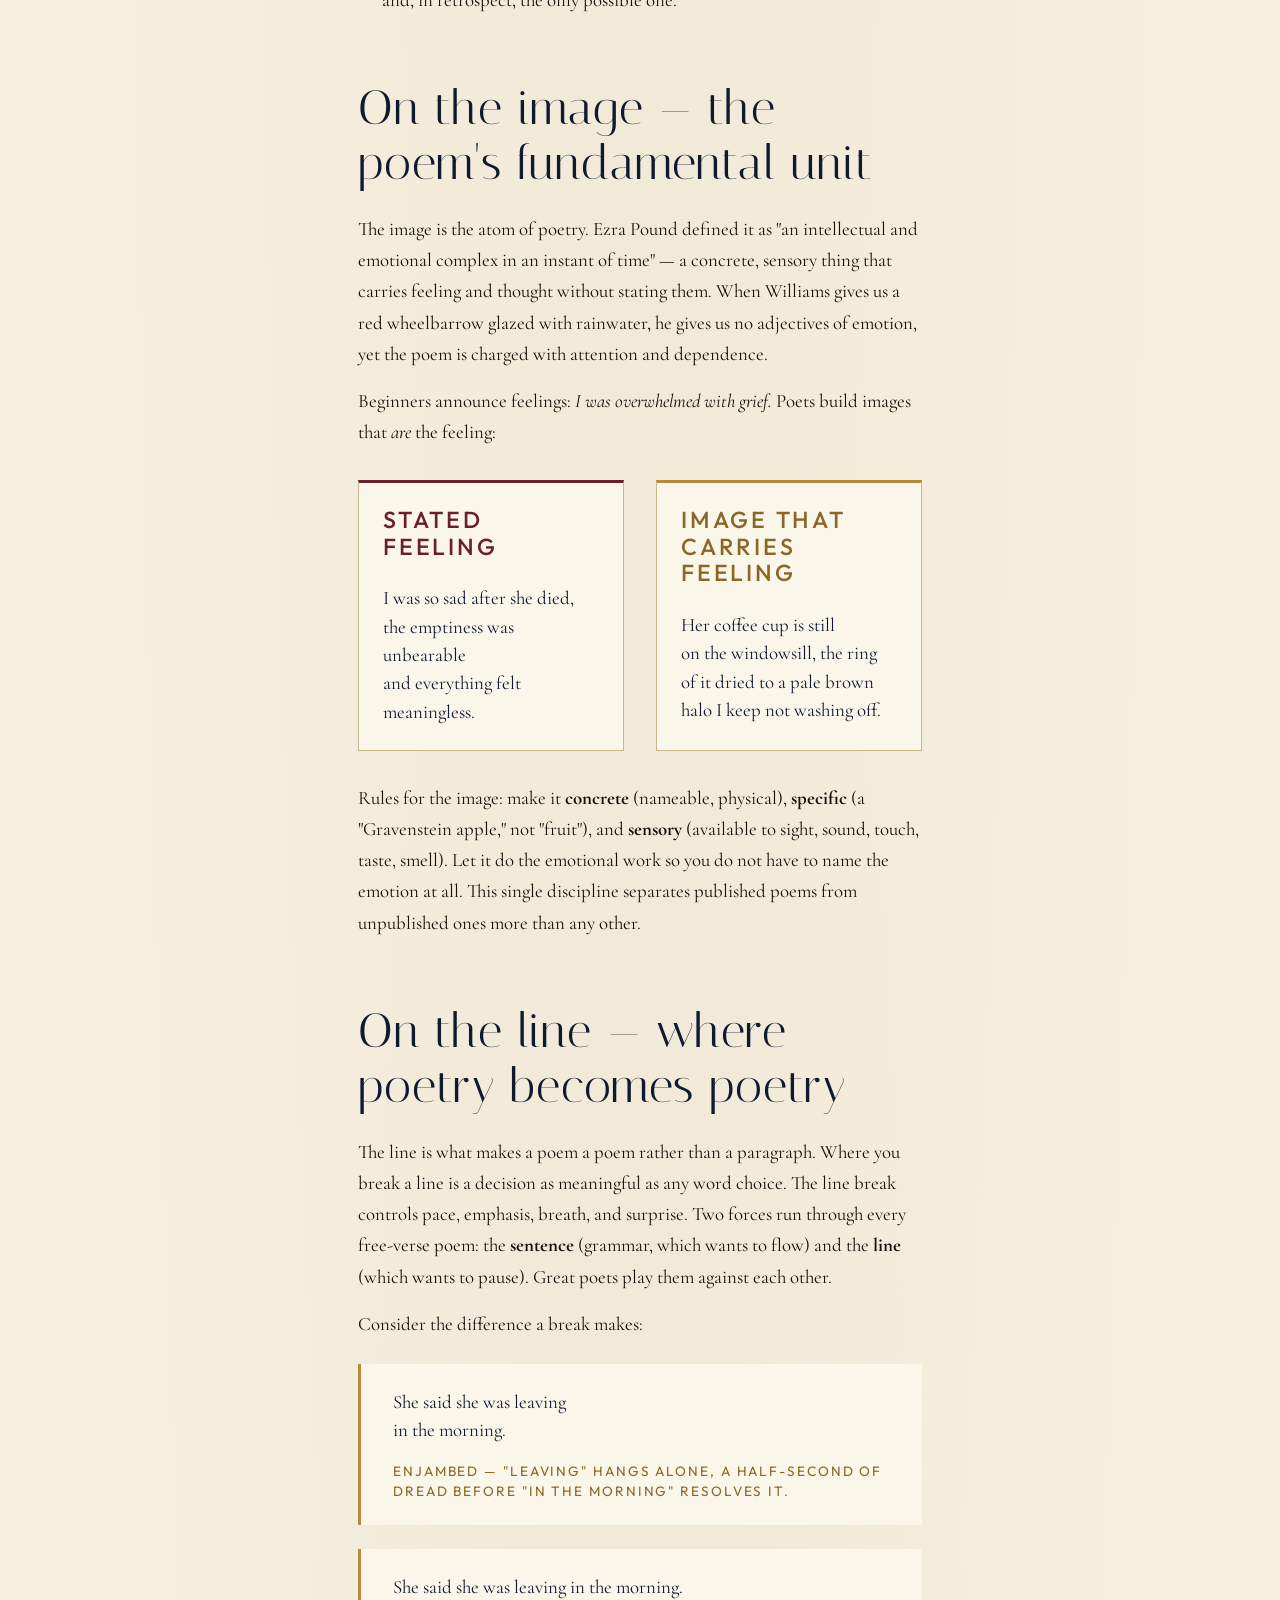
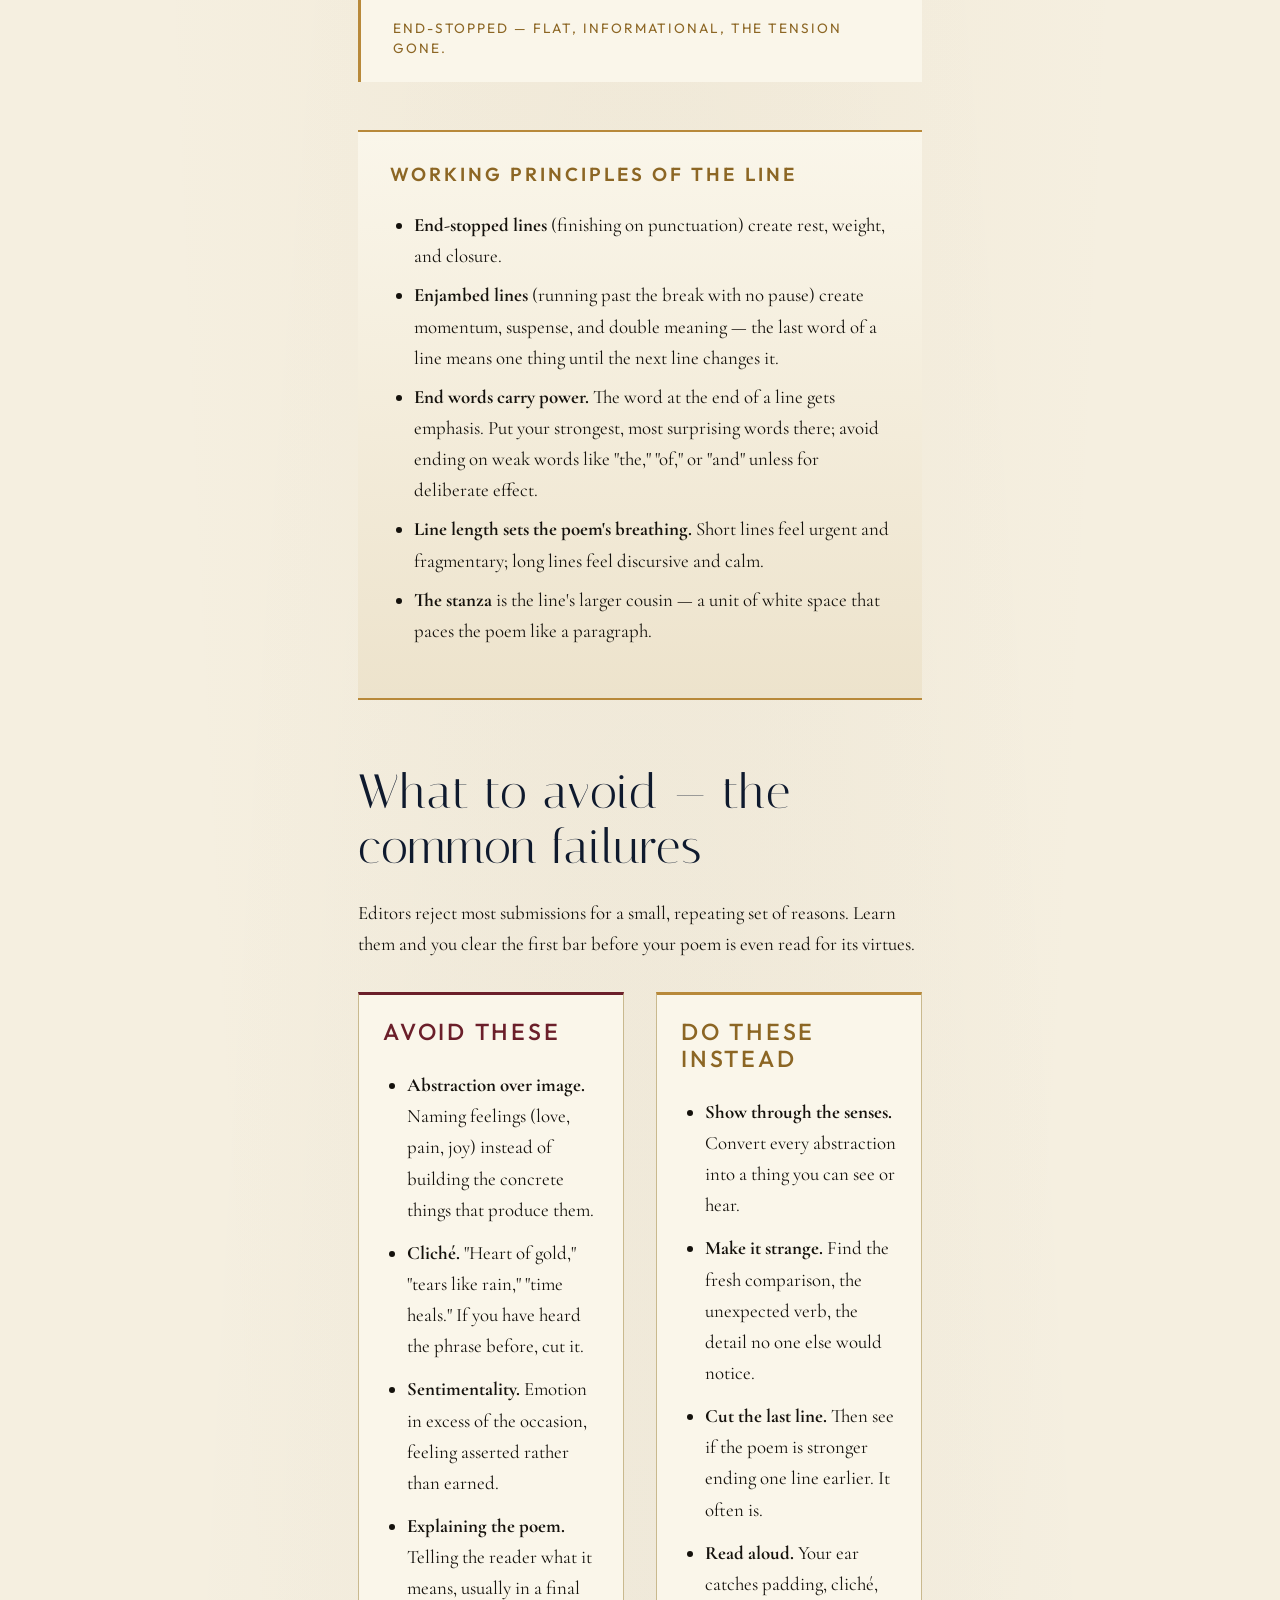
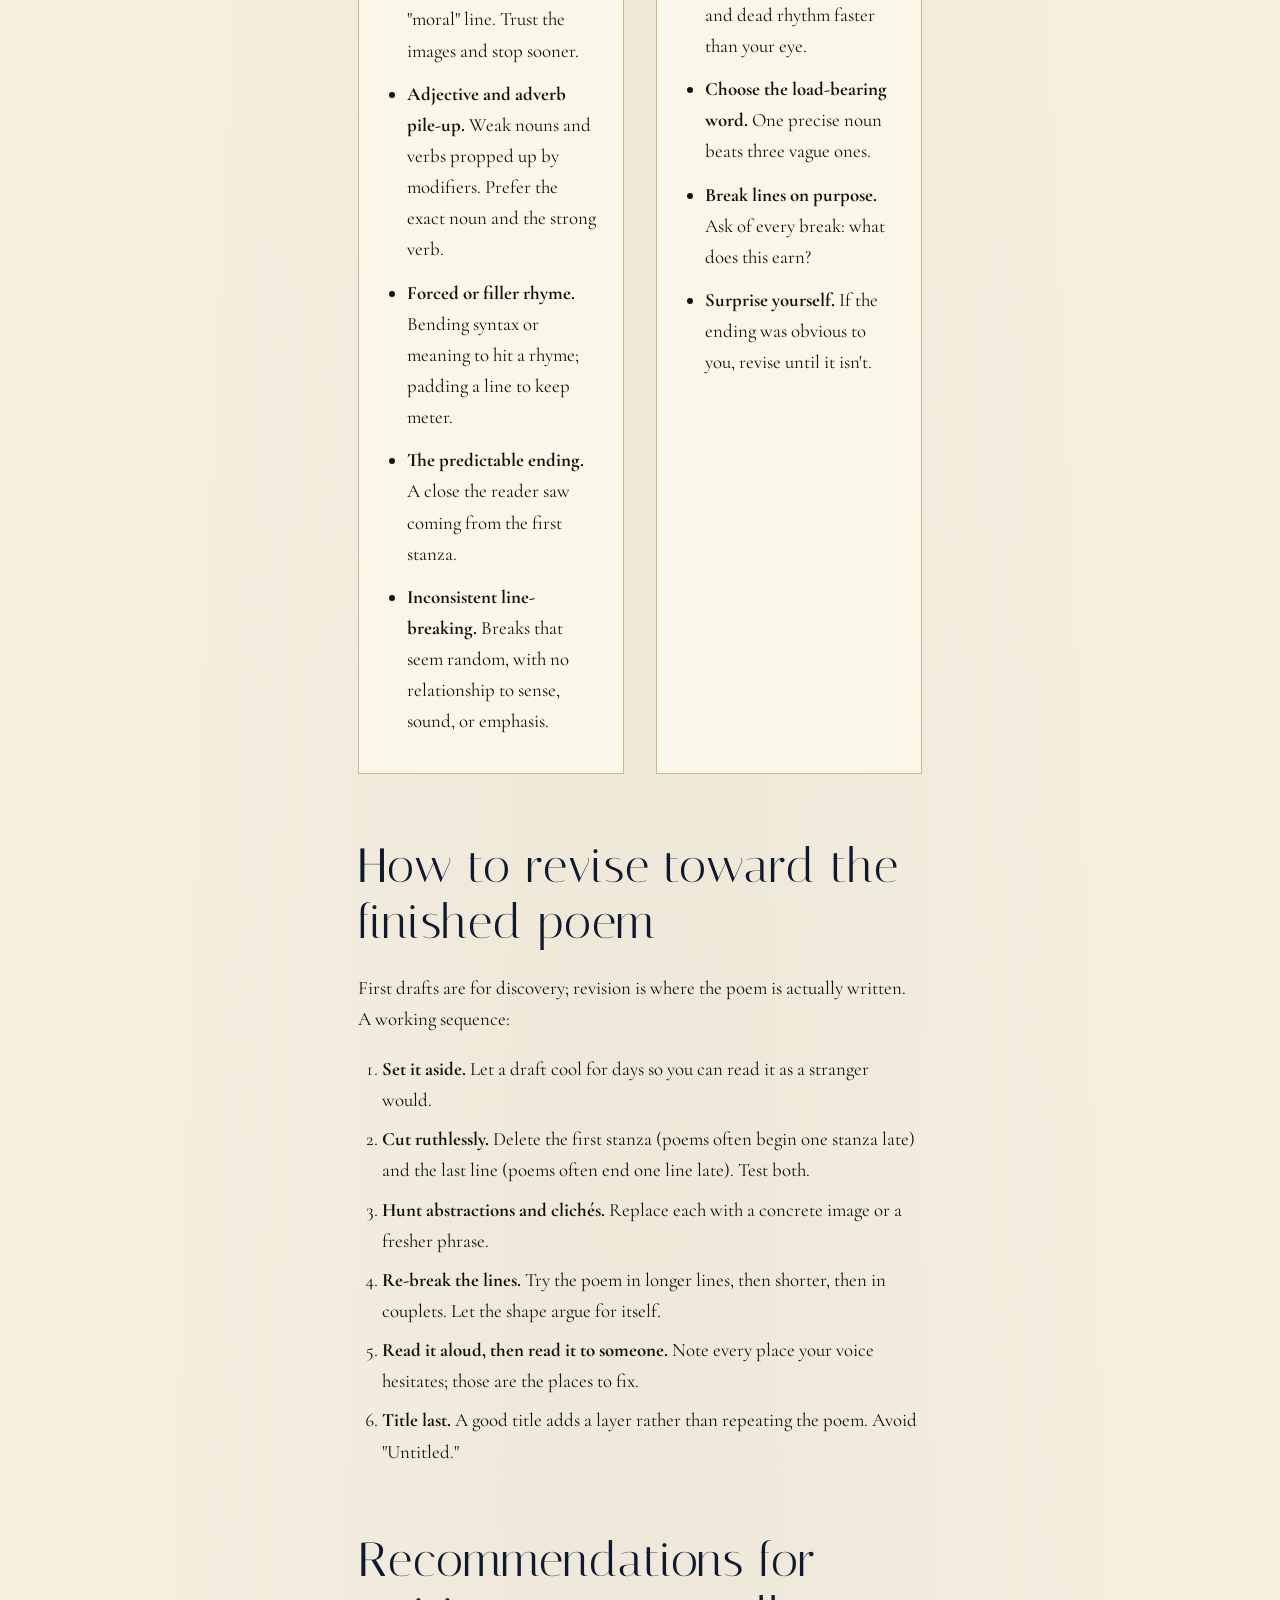
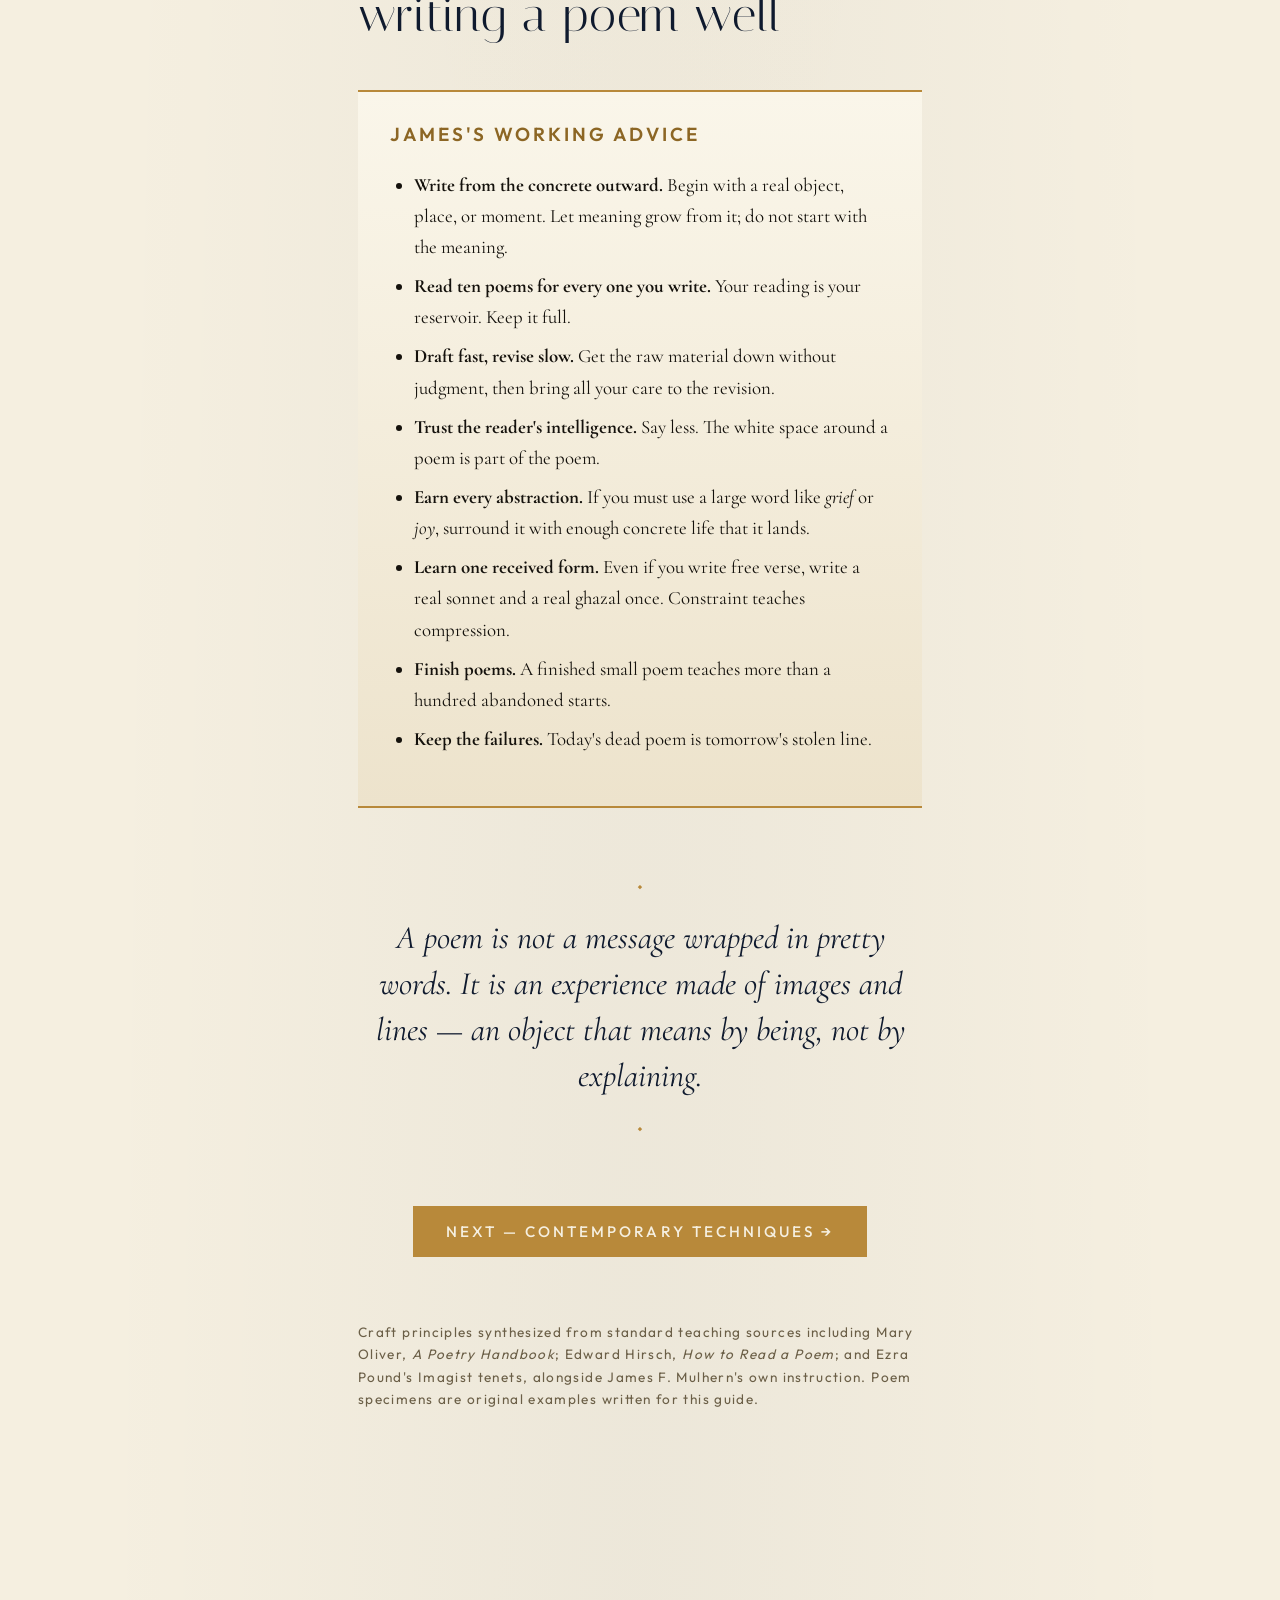
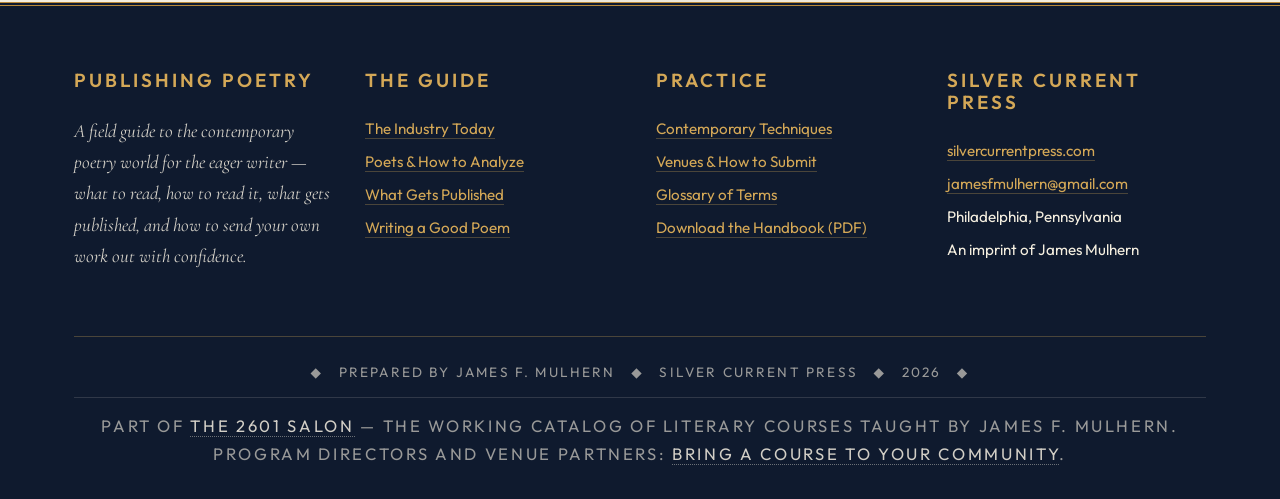
==== commit 635d815e: "Add complete SEO meta stack: canonical, Open Graph, Twitter cards, JSON-LD - Canonical URL on every " ====
--- a/craft.html
+++ b/craft.html
@@ -9,6 +9,52 @@
   <link rel="preconnect" href="https://fonts.gstatic.com" crossorigin>
   <link href="https://fonts.googleapis.com/css2?family=Cormorant+Garamond:ital,wght@0,400;0,500;0,600;1,400;1,500&family=Italiana&family=Outfit:wght@300;400;500;600&display=swap" rel="stylesheet">
   <link rel="stylesheet" href="css/styles.css">
+<meta name="author" content="James F. Mulhern">
+<meta name="keywords" content="publishing poetry, contemporary poetry industry, poetry submissions, how to publish a poem, poetry magazines, poetry contests, contemporary poetry techniques, how to write a poem, poetry glossary, poetry field guide, Silver Current Press, James F. Mulhern">
+<meta name="robots" content="index, follow, max-image-preview:large">
+<link rel="canonical" href="https://publishingpoetry.silvercurrentpress.com/craft.html">
+<meta property="og:type" content="website">
+<meta property="og:site_name" content="Publishing Poetry — Silver Current Press">
+<meta property="og:title" content="Writing a Good Poem — and What to Avoid · Publishing Poetry">
+<meta property="og:description" content="What a good poem actually does, essays on the image and the line, the common failures to avoid, how to revise, and concrete recommendations for writing a poem well.">
+<meta property="og:url" content="https://publishingpoetry.silvercurrentpress.com/craft.html">
+<meta property="og:locale" content="en_US">
+<meta name="twitter:card" content="summary_large_image">
+<meta name="twitter:title" content="Writing a Good Poem — and What to Avoid · Publishing Poetry">
+<meta name="twitter:description" content="What a good poem actually does, essays on the image and the line, the common failures to avoid, how to revise, and concrete recommendations for writing a poem well.">
+<script type="application/ld+json">
+{
+  "@context": "https://schema.org",
+  "@type": "WebPage",
+  "name": "Writing a Good Poem \u2014 and What to Avoid \u00b7 Publishing Poetry",
+  "description": "What a good poem actually does, essays on the image and the line, the common failures to avoid, how to revise, and concrete recommendations for writing a poem well.",
+  "url": "https://publishingpoetry.silvercurrentpress.com/craft.html",
+  "isPartOf": {
+    "@type": "WebSite",
+    "name": "Publishing Poetry \u2014 Silver Current Press",
+    "url": "https://publishingpoetry.silvercurrentpress.com/"
+  },
+  "publisher": {
+    "@type": "Organization",
+    "name": "Silver Current Press",
+    "url": "https://silvercurrentpress.com"
+  },
+  "author": {
+    "@type": "Person",
+    "name": "James F. Mulhern",
+    "url": "https://www.authorjamesmulhern.com"
+  },
+  "inLanguage": "en"
+}
+</script>
+<script type="application/ld+json">
+{
+  "@type": "TechArticle",
+  "headline": "Publishing Poetry: A Field Guide for the Contemporary Poet",
+  "about": "Contemporary poetry publishing, submission strategy, and craft",
+  "@context": "https://schema.org"
+}
+</script>
 </head>
 <body>
   <div id="site-header"></div>
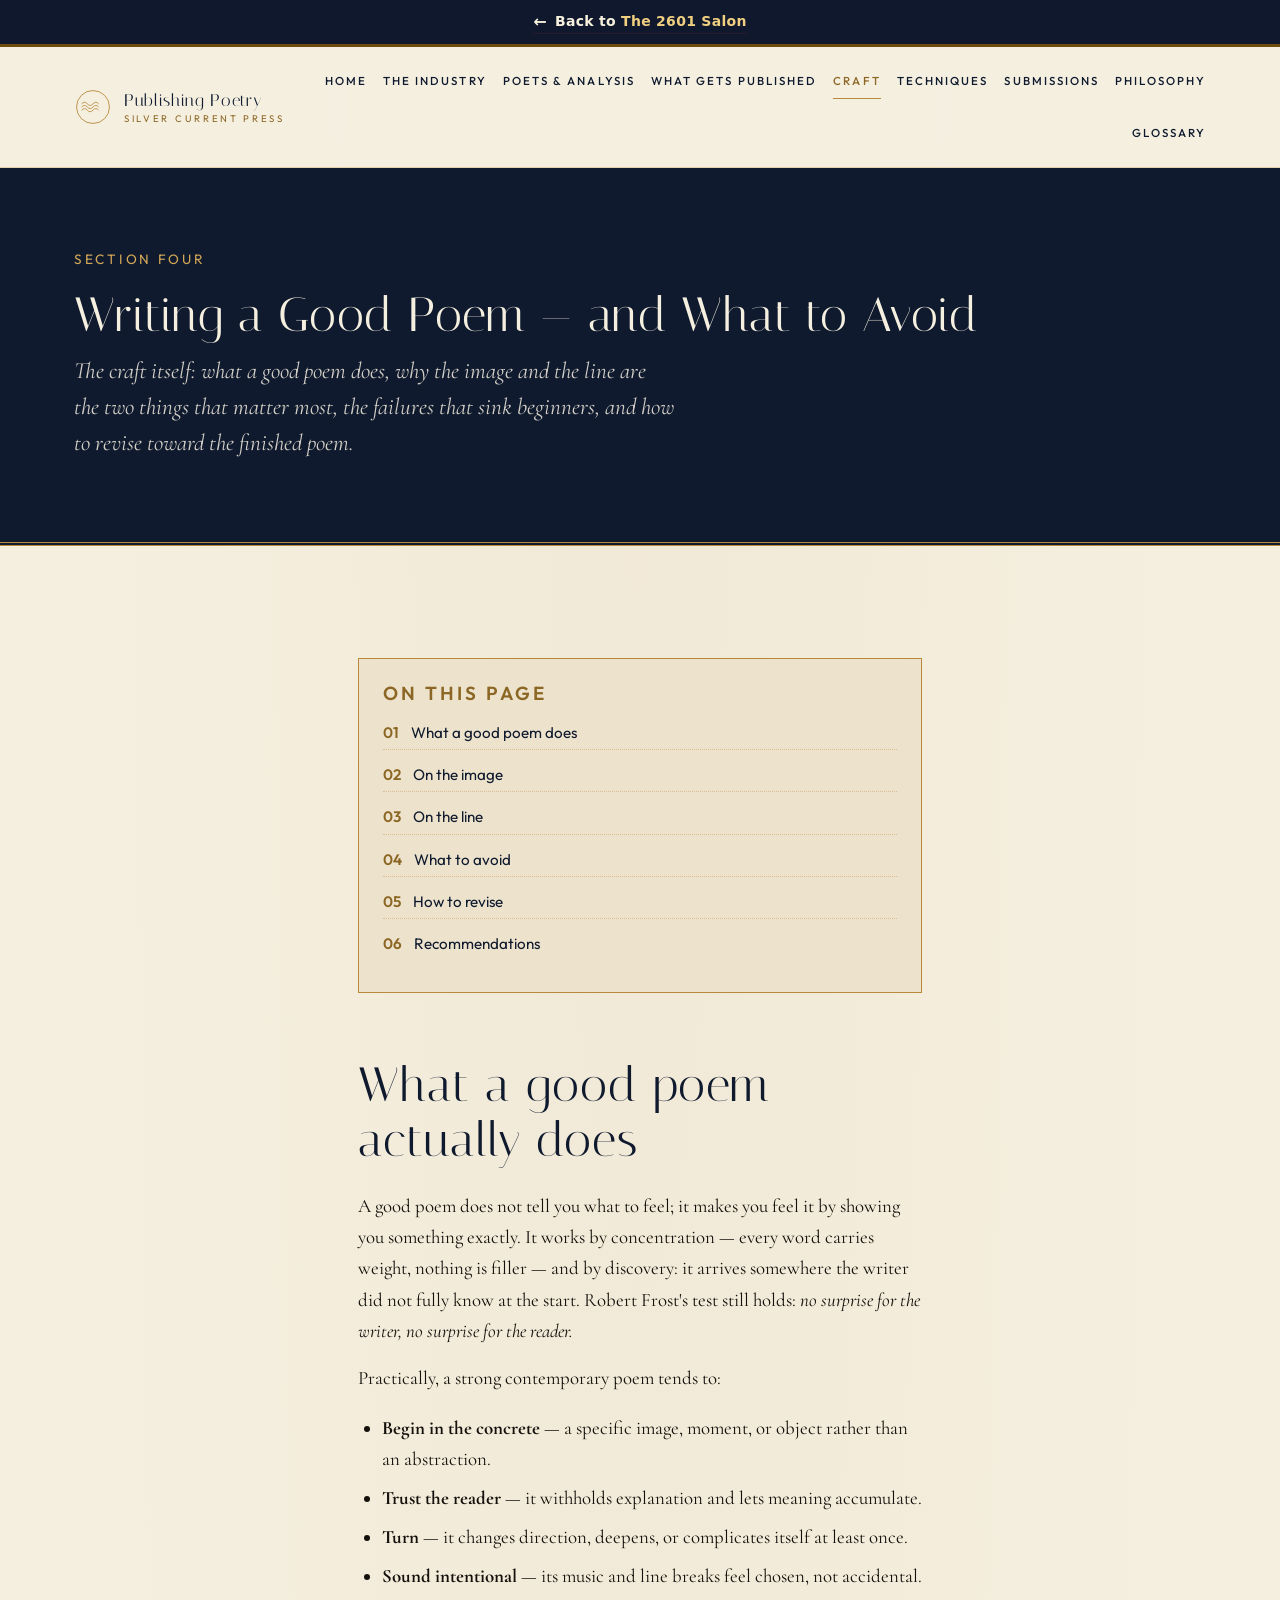
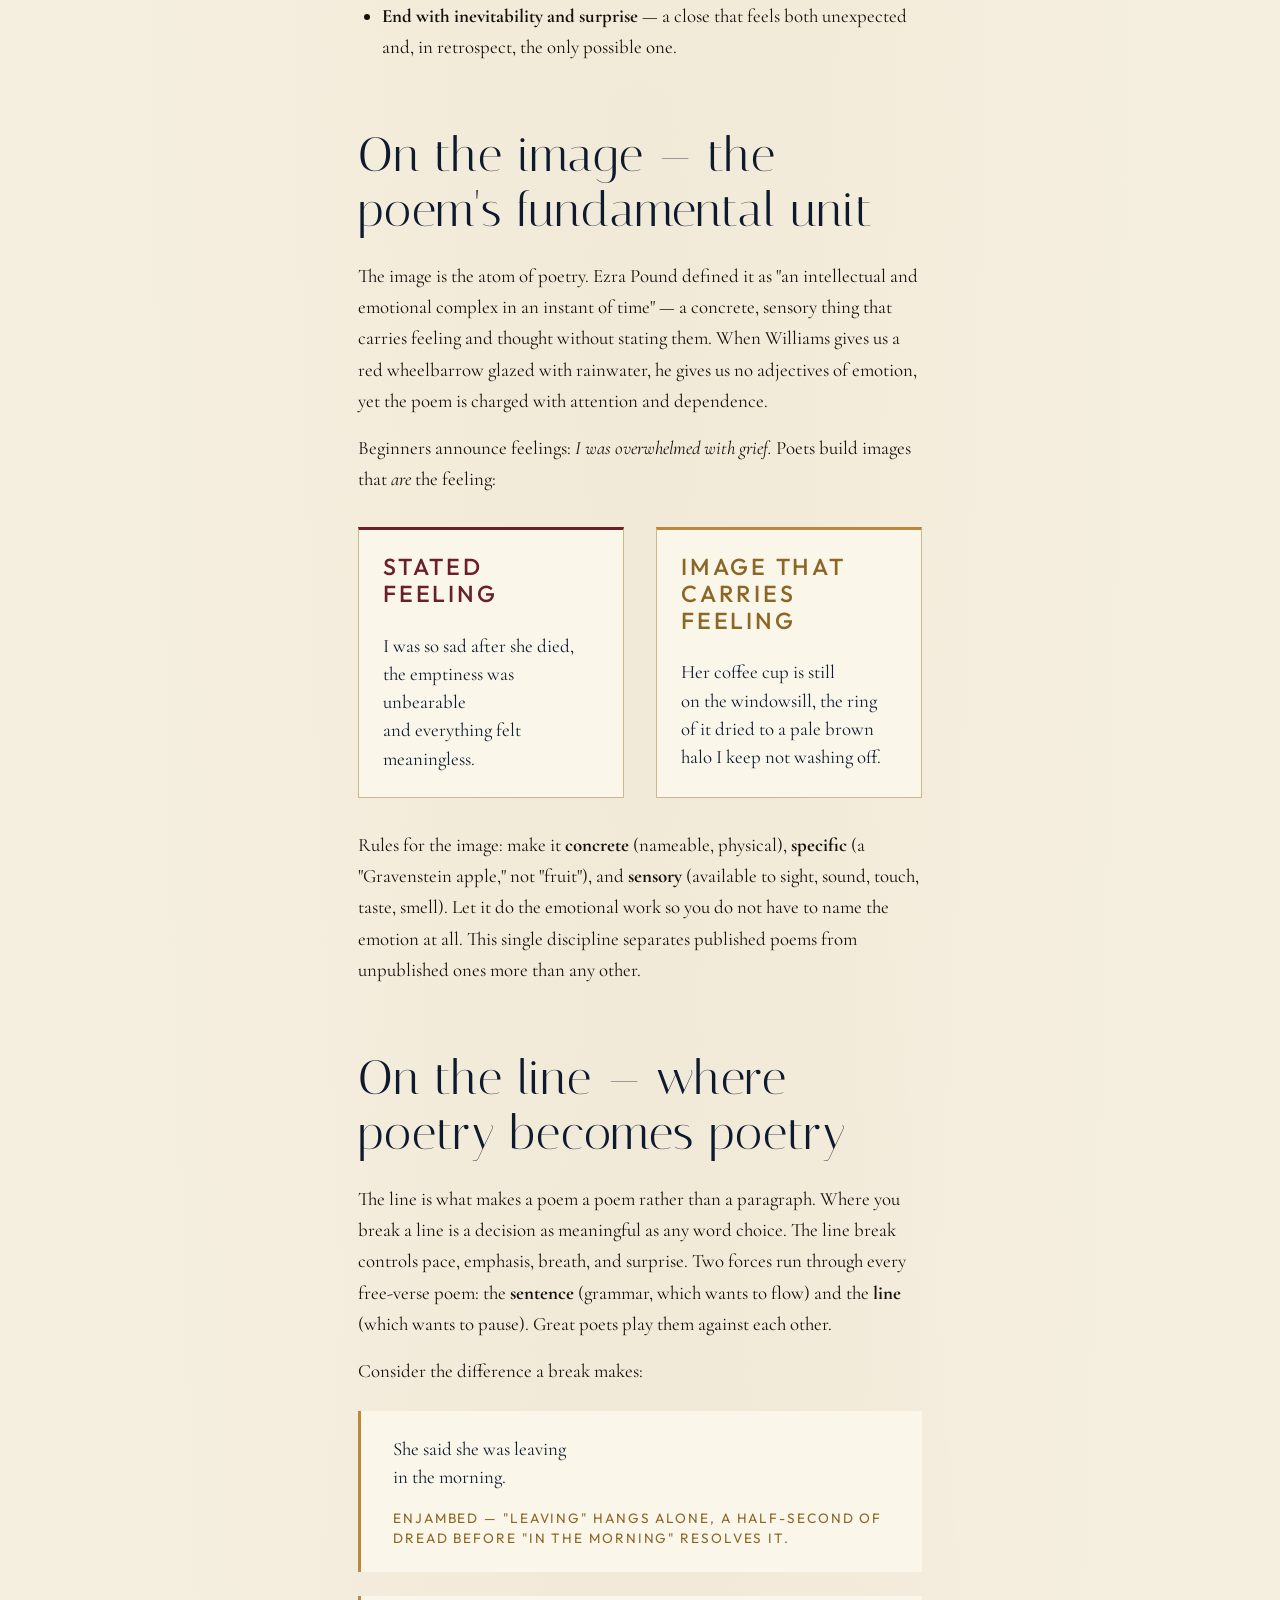
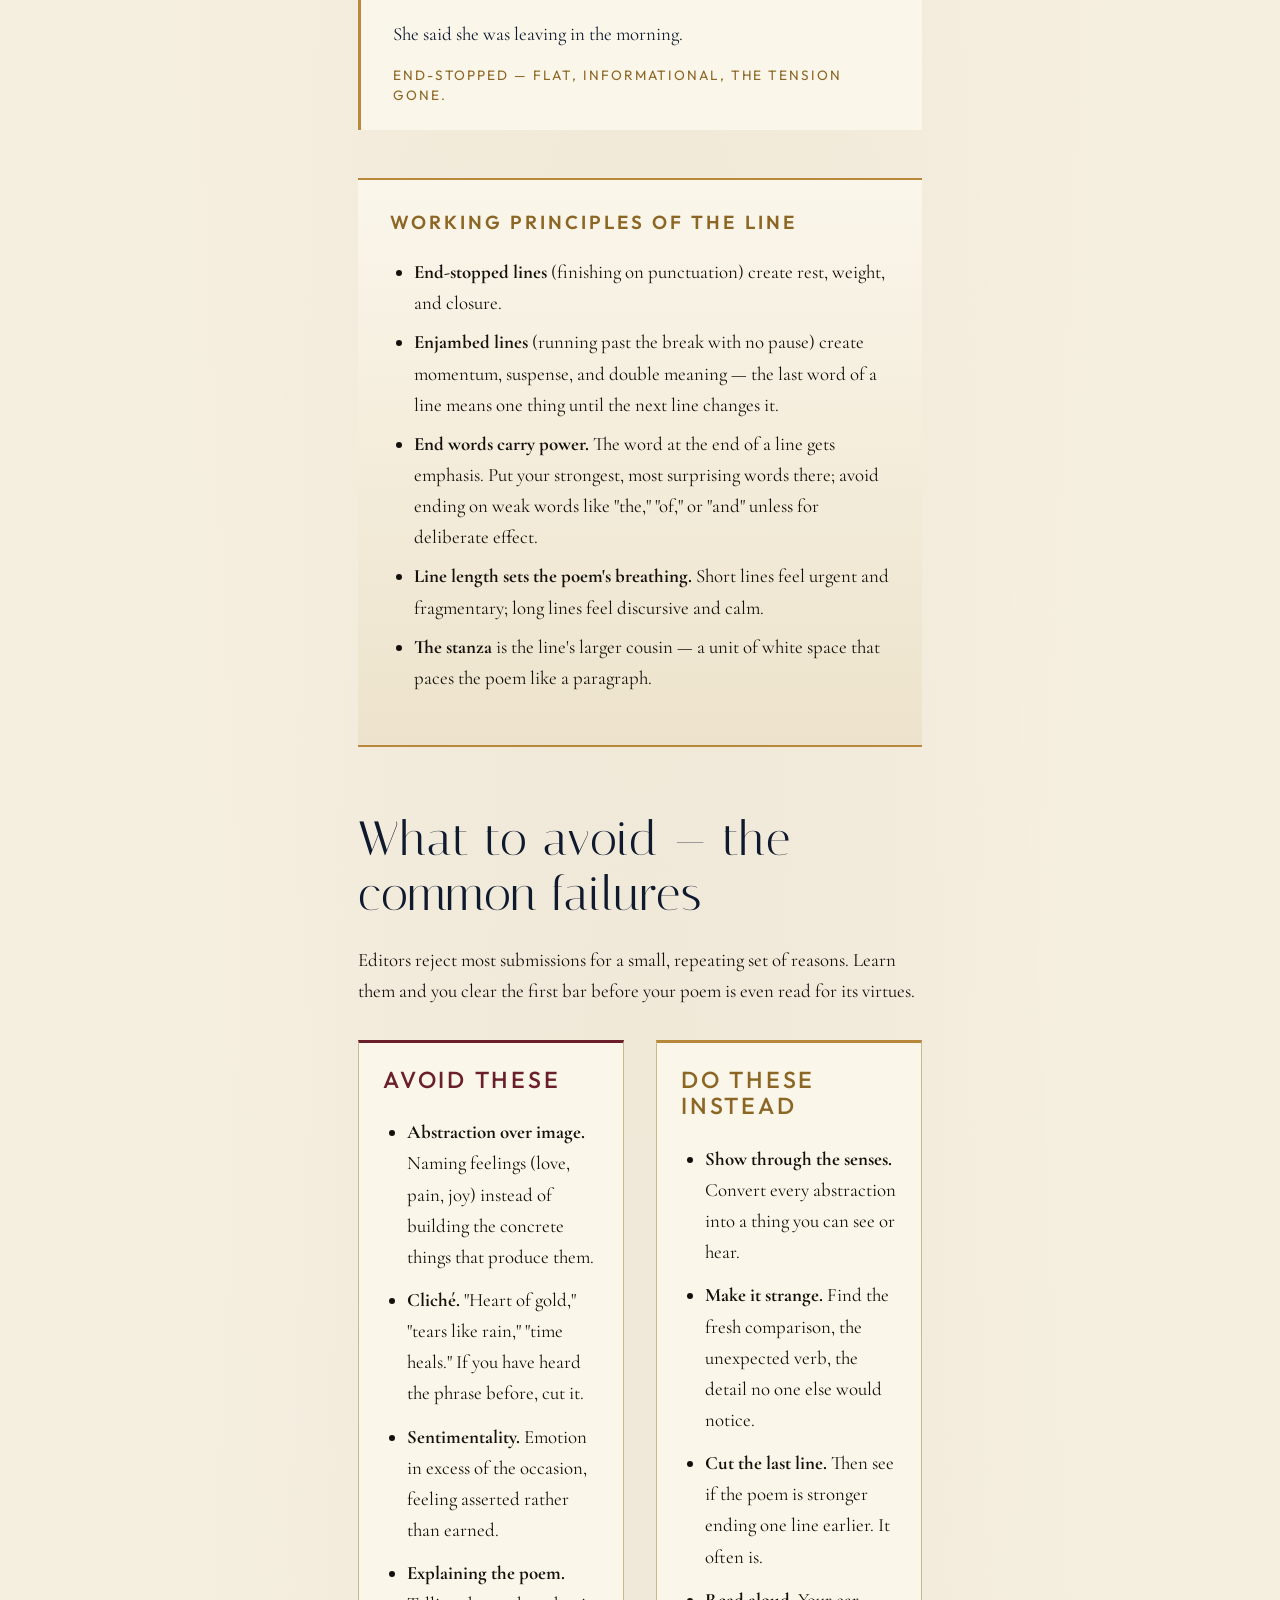
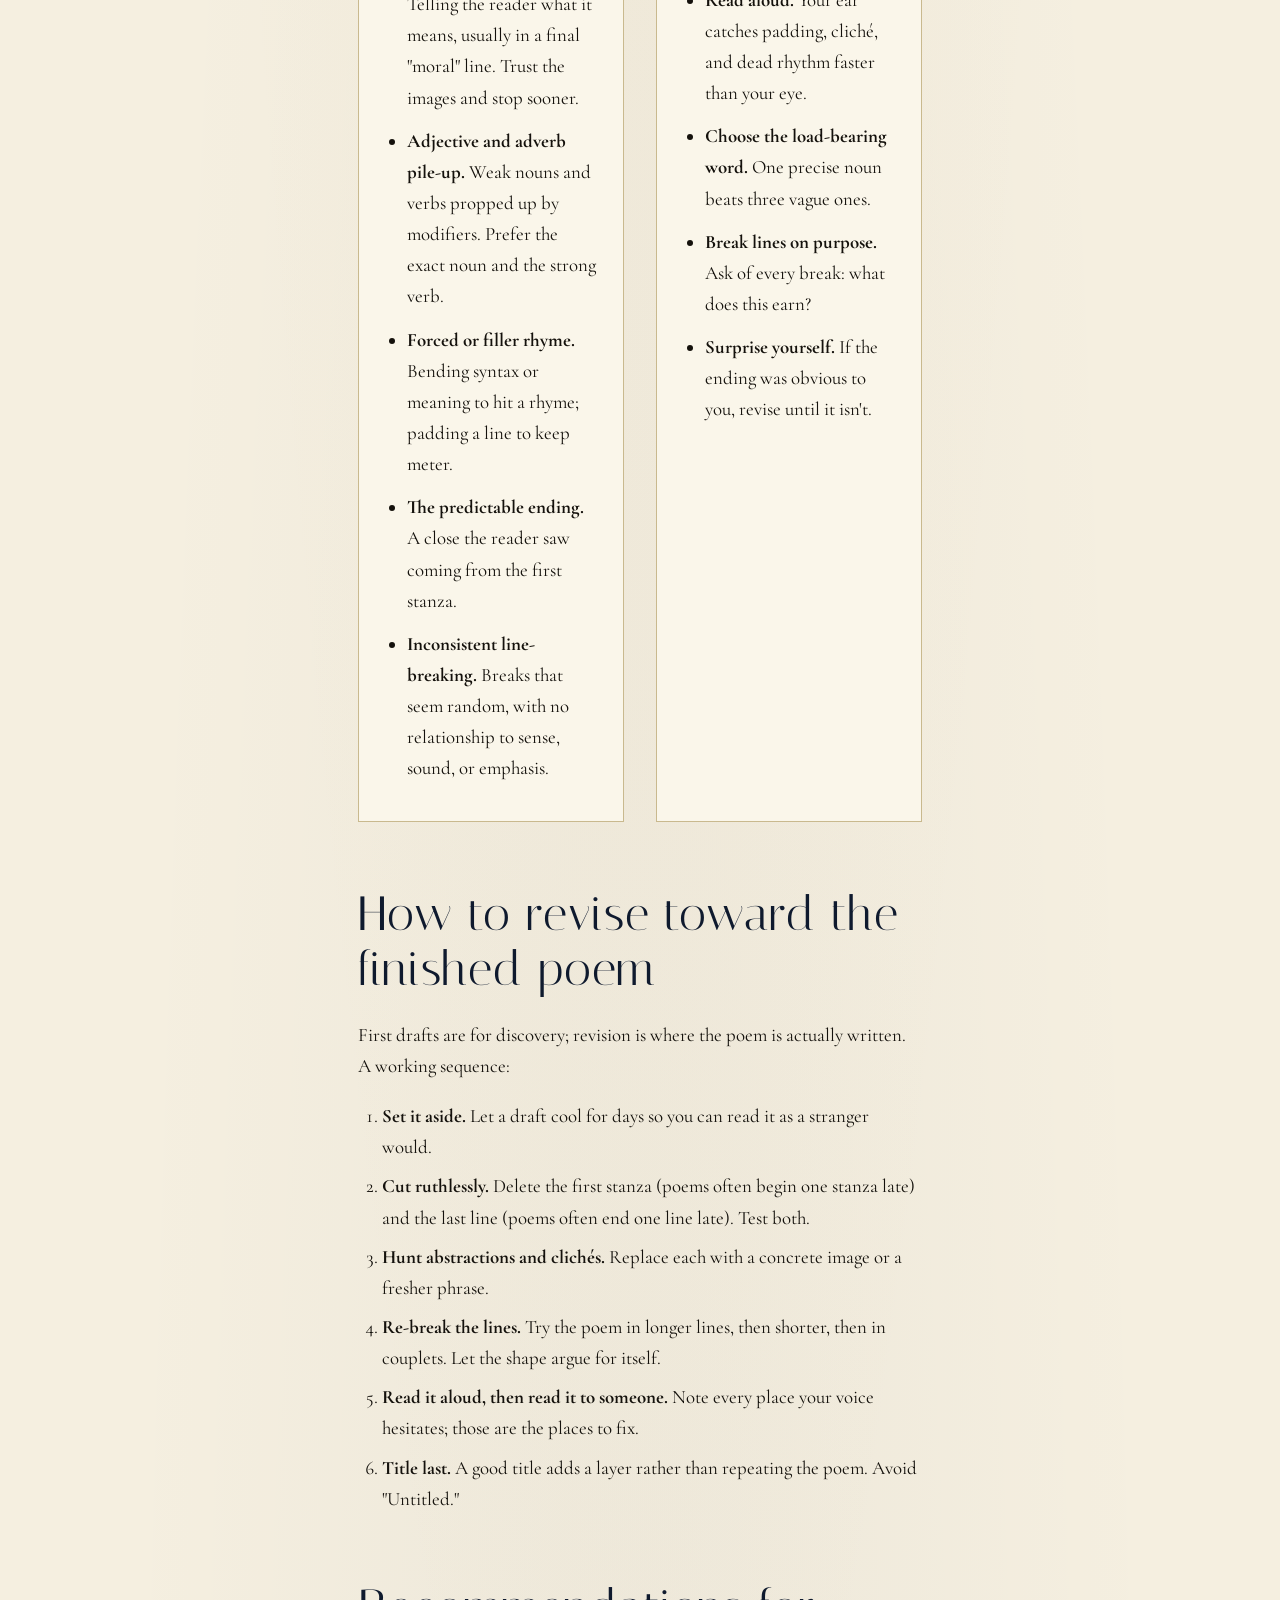
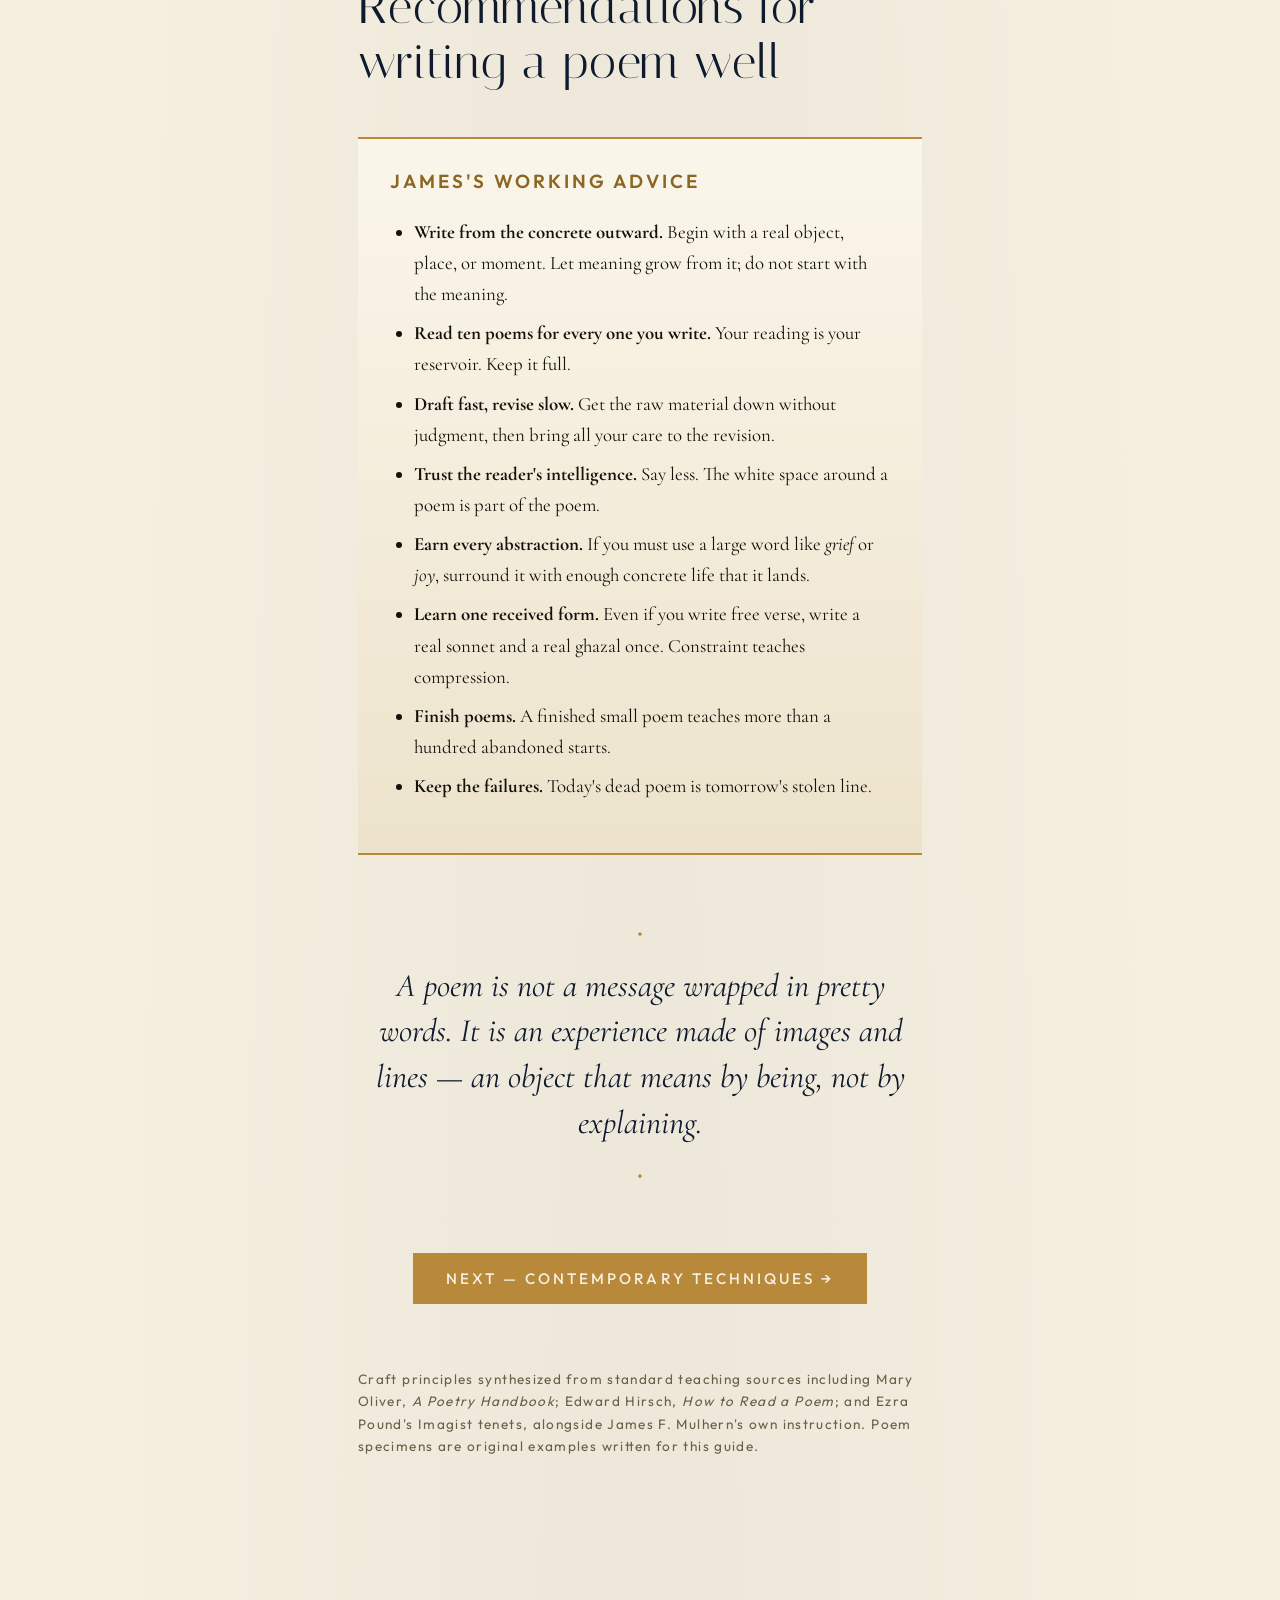
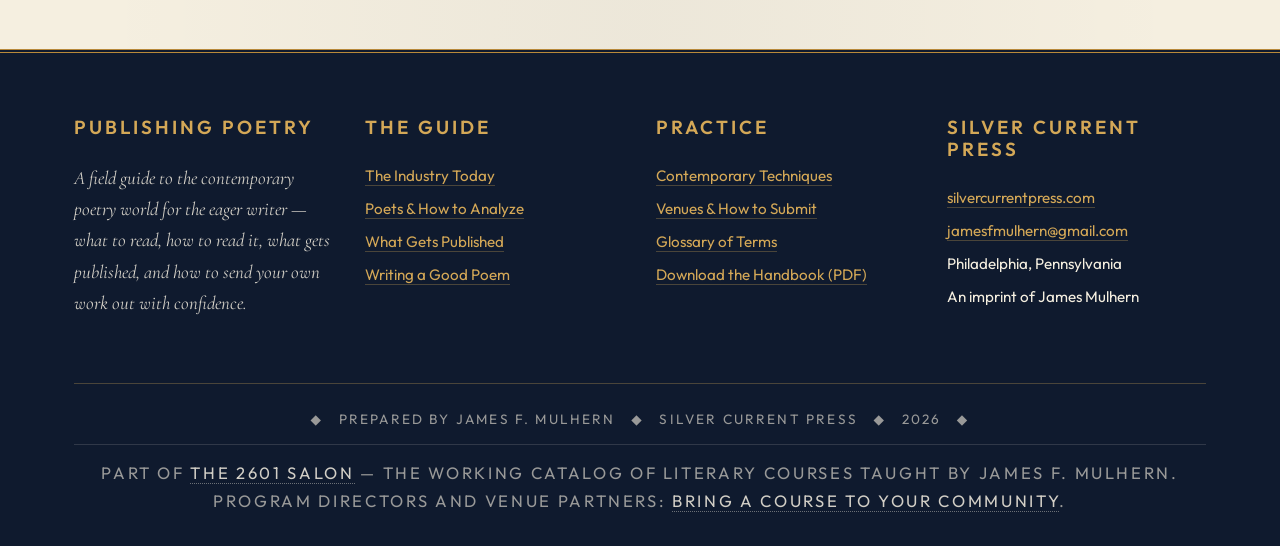
==== commit bd0fd513: "Add "Back to The 2601 Salon" ribbon at top of every page Adds a prominent dark-navy return ribbon wi" ====
--- a/craft.html
+++ b/craft.html
@@ -57,6 +57,29 @@
 </script>
 </head>
 <body>
+<!-- return-to-salon ribbon -->
+<div id="scp-return-ribbon" style="
+  background: #10182E;
+  color: #F8F1DD;
+  text-align: center;
+  padding: 10px 16px;
+  font-family: system-ui, -apple-system, 'Segoe UI', sans-serif;
+  font-size: 14px;
+  font-weight: 600;
+  letter-spacing: 0.02em;
+  border-bottom: 3px solid #6E4A0E;
+  position: relative;
+  z-index: 9999;
+">
+  <a href="https://salon.silvercurrentpress.com"
+     style="color: #F8F1DD; text-decoration: none; display:inline-flex; align-items:center; gap:8px;"
+     onmouseover="this.style.color='#F0D080'"
+     onmouseout="this.style.color='#F8F1DD'">
+    <span style="font-size:16px; line-height:1;">&#8592;</span>
+    <span>Back to <strong style="color:#F0D080;">The 2601 Salon</strong></span>
+  </a>
+</div>
+
   <div id="site-header"></div>
 
   <section class="session-hero">
